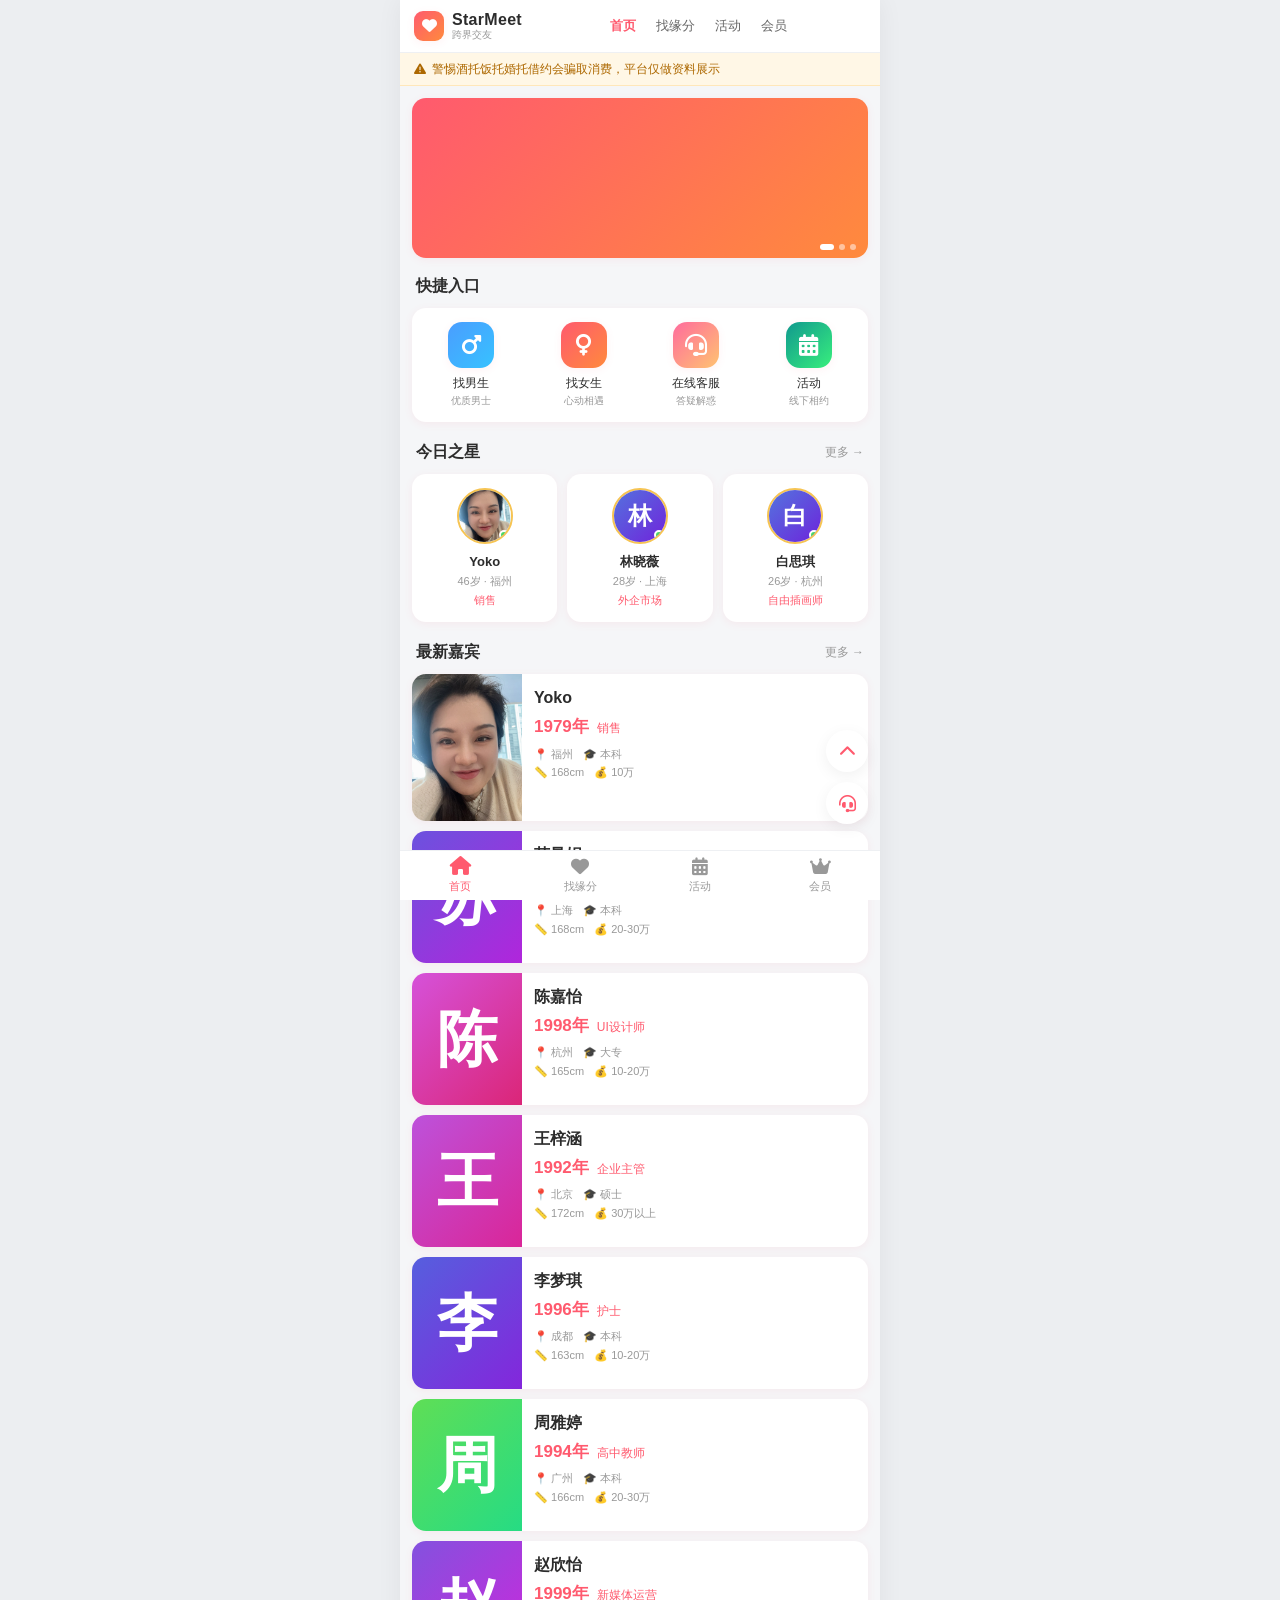
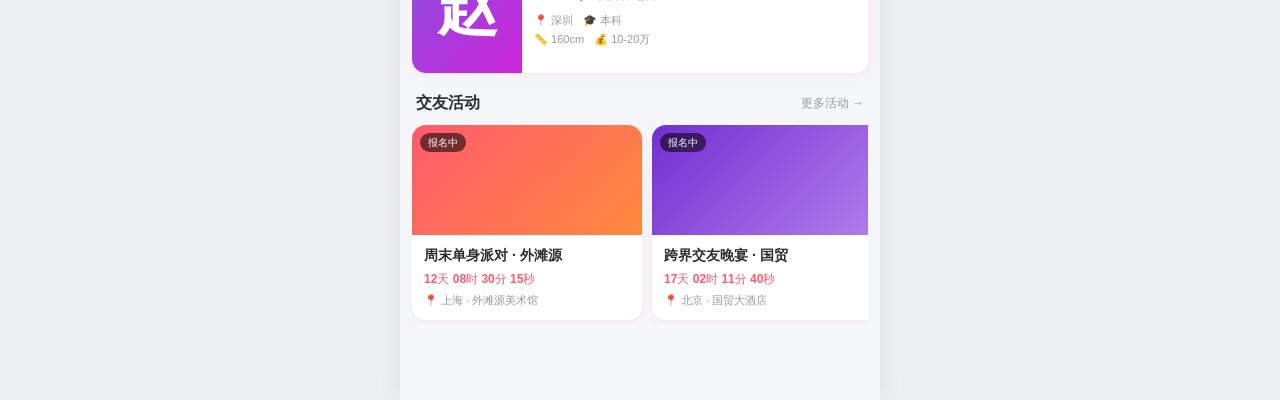
==== index.html @ 7f01c370 "feat: 今日之星/最新嘉宾/找缘分列表头像抓取详情页真人照片(object-fit裁剪); 今日之星删顾辰保留3位" ====
<!DOCTYPE html>
<html lang="zh-CN">
<head>
  <meta charset="UTF-8">
  <meta name="viewport" content="width=device-width, initial-scale=1.0, maximum-scale=1.0, user-scalable=no, viewport-fit=cover">
  <meta name="theme-color" content="#ff6b9d">
  <title>StarMeet-跨界交友 圈层升级</title>
  <link rel="stylesheet" href="https://cdnjs.cloudflare.com/ajax/libs/font-awesome/6.4.0/css/all.min.css">
  <link rel="stylesheet" href="assets/css/style.css">
</head>
<body>
  <div id="app">
    <!-- 顶部导航 -->
    <header class="topbar">
      <div class="logo">
        <i class="fas fa-heart"></i>
        <span class="logo-text">
          <span class="site-name">StarMeet</span>
          <span class="site-slogan">跨界交友</span>
        </span>
      </div>
      <nav class="tabs">
        <a class="tab active" href="index.html">首页</a>
        <a class="tab" href="match.html">找缘分</a>
        <a class="tab" href="activity.html">活动</a>
        <a class="tab" href="javascript:void(0)" onclick="App.openService()">会员</a>
      </nav>
    </header>

    <!-- 安全提示 -->
    <div class="safety-tip"><i class="fas fa-exclamation-triangle"></i> 警惕酒托饭托婚托借约会骗取消费，平台仅做资料展示</div>

    <!-- 主体内容 -->
    <main class="content">
      <div class="page active">
        <!-- 轮播 banner（图片占位） -->
        <div class="banner-carousel" id="bannerCarousel">
          <div class="banner-track" id="bannerTrack"></div>
          <div class="banner-dots" id="bannerDots"></div>
        </div>

        <!-- 快捷入口 -->
        <div class="section-title" style="margin-top:16px;">快捷入口</div>
        <div class="quick-grid">
          <a class="item" href="match.html?g=男">
            <div class="icon" style="background:linear-gradient(135deg,#4a9dff,#37c2ff);"><i class="fas fa-mars"></i></div>
            <div class="label">找男生</div><div class="sub">优质男士</div>
          </a>
          <a class="item" href="match.html?g=女">
            <div class="icon" style="background:linear-gradient(135deg,#ff5a6e,#ff8a3d);"><i class="fas fa-venus"></i></div>
            <div class="label">找女生</div><div class="sub">心动相遇</div>
          </a>
          <a class="item" href="javascript:void(0)" onclick="App.openService()">
            <div class="icon" style="background:linear-gradient(135deg,#ff6b9d,#ffc371);"><i class="fas fa-headset"></i></div>
            <div class="label">在线客服</div><div class="sub">答疑解惑</div>
          </a>
          <a class="item" href="activity.html">
            <div class="icon" style="background:linear-gradient(135deg,#11998e,#38ef7d);"><i class="fas fa-calendar-alt"></i></div>
            <div class="label">活动</div><div class="sub">线下相约</div>
          </a>
        </div>

        <!-- 今日之星 -->
        <div class="section-title">今日之星 <a class="more" href="match.html">更多 →</a></div>
        <div class="star-row">
          <div class="star-card" onclick="goMember('Yoko')">
            <div class="star-avatar">
              <img src="assets/images/member-00008.jpg" onerror="avatarFallback(this,'Y')">
              <span class="online-dot"></span>
            </div>
            <div class="star-name">Yoko</div>
            <div class="star-meta">46岁 · 福州</div>
            <div class="star-job">销售</div>
          </div>
          <div class="star-card" onclick="goMember('林晓薇')">
            <div class="star-avatar">
              <img src="https://i.pravatar.cc/200?img=47" onerror="avatarFallback(this,'林')">
              <span class="online-dot"></span>
            </div>
            <div class="star-name">林晓薇</div>
            <div class="star-meta">28岁 · 上海</div>
            <div class="star-job">外企市场</div>
          </div>
          <div class="star-card" onclick="goMember('白思琪')">
            <div class="star-avatar">
              <img src="https://i.pravatar.cc/200?img=32" onerror="avatarFallback(this,'白')">
              <span class="online-dot"></span>
            </div>
            <div class="star-name">白思琪</div>
            <div class="star-meta">26岁 · 杭州</div>
            <div class="star-job">自由插画师</div>
          </div>
        </div>

        <!-- 最新嘉宾 -->
        <div class="section-title section-title-row">
          <span>最新嘉宾</span>
          <a class="more" href="match.html">更多 →</a>
        </div>
        <div class="member-list">
          <!-- 卡片 0: Yoko -->
          <div class="member-card" onclick="goMember('Yoko')">
            <div class="member-card-photo">
              <img src="assets/images/member-00008.jpg" onerror="avatarFallback(this,'Y')">
            </div>
            <div class="member-card-info">
              <div class="row1"><div class="meta-name">Yoko</div></div>
              <div class="row-birthjob"><span class="birth-year">1979年</span><span class="job">销售</span></div>
              <div class="row2"><span>📍 福州</span><span>🎓 本科</span></div>
              <div class="row2"><span>📏 168cm</span><span>💰 10万</span></div>
              <div class="row3"><span></span></div>
            </div>
          </div>
          <!-- 卡片 1 -->
          <div class="member-card" onclick="goMember('苏曼妮')">
            <div class="member-card-photo">
              <img src="https://i.pravatar.cc/300?img=45" onerror="avatarFallback(this,'苏')">
            </div>
            <div class="member-card-info">
              <div class="row1"><div class="meta-name">苏曼妮</div></div>
              <div class="row-birthjob"><span class="birth-year">1995年</span><span class="job">留学顾问</span></div>
              <div class="row2"><span>📍 上海</span><span>🎓 本科</span></div>
              <div class="row2"><span>📏 168cm</span><span>💰 20-30万</span></div>
              <div class="row3"><span></span></div>
            </div>
          </div>
          <!-- 卡片 2 -->
          <div class="member-card" onclick="goMember('陈嘉怡')">
            <div class="member-card-photo">
              <img src="https://i.pravatar.cc/300?img=44" onerror="avatarFallback(this,'陈')">
            </div>
            <div class="member-card-info">
              <div class="row1"><div class="meta-name">陈嘉怡</div></div>
              <div class="row-birthjob"><span class="birth-year">1998年</span><span class="job">UI设计师</span></div>
              <div class="row2"><span>📍 杭州</span><span>🎓 大专</span></div>
              <div class="row2"><span>📏 165cm</span><span>💰 10-20万</span></div>
              <div class="row3"><span></span></div>
            </div>
          </div>
          <!-- 卡片 3 -->
          <div class="member-card" onclick="goMember('王梓涵')">
            <div class="member-card-photo">
              <img src="https://i.pravatar.cc/300?img=15" onerror="avatarFallback(this,'王')">
            </div>
            <div class="member-card-info">
              <div class="row1"><div class="meta-name">王梓涵</div></div>
              <div class="row-birthjob"><span class="birth-year">1992年</span><span class="job">企业主管</span></div>
              <div class="row2"><span>📍 北京</span><span>🎓 硕士</span></div>
              <div class="row2"><span>📏 172cm</span><span>💰 30万以上</span></div>
              <div class="row3"><span></span></div>
            </div>
          </div>
          <!-- 卡片 4 -->
          <div class="member-card" onclick="goMember('李梦琪')">
            <div class="member-card-photo">
              <img src="https://i.pravatar.cc/300?img=20" onerror="avatarFallback(this,'李')">
            </div>
            <div class="member-card-info">
              <div class="row1"><div class="meta-name">李梦琪</div></div>
              <div class="row-birthjob"><span class="birth-year">1996年</span><span class="job">护士</span></div>
              <div class="row2"><span>📍 成都</span><span>🎓 本科</span></div>
              <div class="row2"><span>📏 163cm</span><span>💰 10-20万</span></div>
              <div class="row3"><span></span></div>
            </div>
          </div>
          <!-- 卡片 5 -->
          <div class="member-card" onclick="goMember('周雅婷')">
            <div class="member-card-photo">
              <img src="https://i.pravatar.cc/300?img=41" onerror="avatarFallback(this,'周')">
            </div>
            <div class="member-card-info">
              <div class="row1"><div class="meta-name">周雅婷</div></div>
              <div class="row-birthjob"><span class="birth-year">1994年</span><span class="job">高中教师</span></div>
              <div class="row2"><span>📍 广州</span><span>🎓 本科</span></div>
              <div class="row2"><span>📏 166cm</span><span>💰 20-30万</span></div>
              <div class="row3"><span></span></div>
            </div>
          </div>
          <!-- 卡片 6 -->
          <div class="member-card" onclick="goMember('赵欣怡')">
            <div class="member-card-photo">
              <img src="https://i.pravatar.cc/300?img=49" onerror="avatarFallback(this,'赵')">
            </div>
            <div class="member-card-info">
              <div class="row1"><div class="meta-name">赵欣怡</div></div>
              <div class="row-birthjob"><span class="birth-year">1999年</span><span class="job">新媒体运营</span></div>
              <div class="row2"><span>📍 深圳</span><span>🎓 本科</span></div>
              <div class="row2"><span>📏 160cm</span><span>💰 10-20万</span></div>
              <div class="row3"><span></span></div>
            </div>
          </div>
        </div>

        <!-- 交友活动 -->
        <div class="section-title section-title-row">
          <div>交友活动</div>
          <a class="more" href="activity.html">更多活动 →</a>
        </div>
        <div class="activity-list activity-row">
          <div class="activity-card" onclick="location.href='activity.html'">
            <div class="activity-cover" style="background:linear-gradient(135deg,#ff5a6e,#ff8a3d);">
              <span class="status-badge">报名中</span>
            </div>
            <div class="activity-info">
              <div class="activity-title">周末单身派对 · 外滩源</div>
              <div class="activity-countdown" data-end="1748000000000"><b>12</b>天 <b>08</b>时 <b>30</b>分 <b>15</b>秒</div>
              <div class="activity-place">📍 上海 · 外滩源美术馆</div>
            </div>
          </div>
          <div class="activity-card" onclick="location.href='activity.html'">
            <div class="activity-cover" style="background:linear-gradient(135deg,#722ed1,#b37feb);">
              <span class="status-badge">报名中</span>
            </div>
            <div class="activity-info">
              <div class="activity-title">跨界交友晚宴 · 国贸</div>
              <div class="activity-countdown" data-end="1748500000000"><b>17</b>天 <b>02</b>时 <b>11</b>分 <b>40</b>秒</div>
              <div class="activity-place">📍 北京 · 国贸大酒店</div>
            </div>
          </div>
          <div class="activity-card" onclick="location.href='activity.html'">
            <div class="activity-cover" style="background:linear-gradient(135deg,#11998e,#38ef7d);">
              <span class="status-badge">报名中</span>
            </div>
            <div class="activity-info">
              <div class="activity-title">户外徒步相亲 · 西湖</div>
              <div class="activity-countdown" data-end="1749000000000"><b>22</b>天 <b>14</b>时 <b>05</b>分 <b>02</b>秒</div>
              <div class="activity-place">📍 杭州 · 西湖风景区</div>
            </div>
          </div>
        </div>

      </div>
    </main>

    <!-- 底部悬浮工具栏 -->
    <nav class="bottombar">
      <a class="btm-btn active" href="index.html"><i class="fas fa-home"></i><span>首页</span></a>
      <a class="btm-btn" href="match.html"><i class="fas fa-heart"></i><span>找缘分</span></a>
      <a class="btm-btn" href="activity.html"><i class="fas fa-calendar-alt"></i><span>活动</span></a>
      <a class="btm-btn" href="javascript:void(0)" onclick="App.openService()"><i class="fas fa-crown"></i><span>会员</span></a>
    </nav>

    <!-- 右下角悬浮按钮 -->
    <div class="fab-container">
      <a class="fab-btn" onclick="window.scrollTo({top:0,behavior:'smooth'})" title="回到顶部"><i class="fas fa-chevron-up"></i></a>
      <a class="fab-btn" onclick="App.openService()" title="客服"><i class="fas fa-headset"></i></a>
    </div>

    <!-- 客服弹窗 -->
    <div class="modal-mask" id="serviceModal" onclick="if(event.target===this)App.closeService()">
      <div class="service-card">
        <button class="modal-close" onclick="App.closeService()"><i class="fas fa-times"></i></button>
        <div class="service-head"><i class="fas fa-headset"></i><span id="serviceNameVal">StarMeet 客服小助手</span></div>
        <div class="service-qr"><img id="serviceQrImg" src="" alt="客服微信二维码"></div>
        <div class="service-tip">长按二维码识别，或添加下方微信号</div>
        <div class="service-wechat" onclick="App.copyWechat()" title="点击复制">
          <span class="wx-label">微信号</span>
          <span class="wx-id" id="serviceWechatVal">starmeet_vip</span>
          <i class="fas fa-copy"></i>
        </div>
        <div class="service-copy-hint">点击上方微信号即可复制</div>
      </div>
    </div>

    <div id="toast" class="toast"></div>
  </div>

  <script src="assets/js/main.js"></script>
</body>
</html>
---- assets/css/style.css ----
/* ===========================================================
   StarMeet 静态模仿站 — 共享样式
   设计系统取自 http://111.231.8.205 (StarMeet-跨界交友)
   =========================================================== */

:root {
  --primary: #ff5a6e;
  --primary-light: #ffeaec;
  --primary-dark: #e54e52;
  --gold: #f6c453;
  --green: #4cd964;
  --bg: #f5f6f8;
  --card-bg: #ffffff;
  --text: #2c2c2c;
  --text-2: #666;
  --text-3: #999;
  --border: #eef0f3;
  --shadow-sm: 0 2px 8px rgba(255, 90, 110, 0.08);
  --shadow-md: 0 4px 16px rgba(0, 0, 0, 0.06);
  --shadow-lg: 0 8px 24px rgba(255, 90, 110, 0.12);
  --gradient-primary: linear-gradient(135deg, #ff5a6e 0%, #ff8a3d 100%);
  --gradient-cool: linear-gradient(135deg, #722ed1 0%, #b37feb 100%);
  --safe-bottom: env(safe-area-inset-bottom);
  --app-max: 480px;
}

* { box-sizing: border-box; -webkit-tap-highlight-color: transparent; }

html, body { margin: 0; padding: 0; }

body {
  font-family: -apple-system, BlinkMacSystemFont, "PingFang SC", "Helvetica Neue", "Microsoft YaHei", sans-serif;
  background: #eceef1;
  color: var(--text);
  font-size: 14px;
  -webkit-font-smoothing: antialiased;
  line-height: 1.5;
}

a { text-decoration: none; color: inherit; }
img { display: block; max-width: 100%; }
button { font-family: inherit; cursor: pointer; }

/* 居中手机列（H5 风格） */
#app {
  max-width: var(--app-max);
  margin: 0 auto;
  background: var(--bg);
  min-height: 100vh;
  position: relative;
  box-shadow: 0 0 24px rgba(0, 0, 0, 0.06);
  overflow: hidden;
}

/* ===================== 顶部导航 ===================== */
.topbar {
  position: sticky;
  top: 0;
  z-index: 100;
  display: flex;
  align-items: center;
  gap: 10px;
  padding: 10px 14px;
  background: #fff;
  border-bottom: 1px solid var(--border);
}
.topbar .logo { display: flex; align-items: center; gap: 8px; flex-shrink: 0; }
.topbar .logo .fa-heart {
  color: #fff;
  background: var(--gradient-primary);
  width: 30px; height: 30px;
  border-radius: 9px;
  display: flex; align-items: center; justify-content: center;
  font-size: 15px;
  box-shadow: var(--shadow-sm);
}
.logo-text { display: flex; flex-direction: column; line-height: 1.1; }
.logo-text .site-name { font-weight: 700; font-size: 16px; color: var(--text); letter-spacing: .3px; }
.logo-text .site-slogan { font-size: 10px; color: var(--text-3); }

.topbar .tabs { display: flex; gap: 4px; flex: 1; justify-content: center; overflow-x: auto; }
.topbar .tabs::-webkit-scrollbar { display: none; }
.topbar .tab {
  position: relative;
  padding: 6px 8px;
  font-size: 13px;
  color: var(--text-2);
  white-space: nowrap;
  transition: color .2s;
}
.topbar .tab.active { color: var(--primary); font-weight: 600; }
.topbar .tab.active::after {
  content: "";
  position: absolute;
  left: 50%; transform: translateX(-50%);
  bottom: -2px;
  width: 20px; height: 2px;
  background: var(--primary);
  border-radius: 2px;
}
.topbar-right { flex-shrink: 0; }
.link-btn {
  color: var(--primary);
  font-size: 13px;
  padding: 4px 10px;
  border-radius: 14px;
  background: var(--primary-light);
}

/* ===================== 安全提示 ===================== */
.safety-tip {
  background: #fff7e6;
  color: #ad6800;
  font-size: 12px;
  padding: 7px 14px;
  display: flex;
  align-items: center;
  gap: 6px;
  border-bottom: 1px solid #ffe7ba;
}

/* ===================== 内容区 ===================== */
.content {
  padding: 12px 12px calc(64px + var(--safe-bottom) + 12px);
  min-height: 60vh;
}
.page { animation: fadeIn .25s ease; }
@keyframes fadeIn { from { opacity: 0; transform: translateY(6px); } to { opacity: 1; transform: none; } }

.section-title {
  font-size: 16px;
  font-weight: 700;
  color: var(--text);
  margin: 18px 4px 10px;
  display: flex;
  align-items: center;
  justify-content: space-between;
}
.section-title .more { color: var(--text-3); font-size: 12px; font-weight: normal; }
.section-title-row { display: flex; align-items: center; gap: 8px; }

/* ===================== 轮播 banner ===================== */
.banner-carousel {
  position: relative;
  border-radius: 14px;
  overflow: hidden;
  box-shadow: var(--shadow-sm);
}
.banner-track { display: flex; transition: transform .4s ease; }
.banner-slide {
  position: relative;
  flex: 0 0 100%;
  height: 160px;
  display: flex;
  align-items: flex-end;
  color: #fff;
}
.banner-mask {
  position: absolute; inset: 0;
  background: linear-gradient(180deg, rgba(0,0,0,.05) 0%, rgba(0,0,0,.45) 100%);
}
.banner-content { position: relative; padding: 16px 18px; z-index: 1; }
.banner-content h2 { margin: 0 0 4px; font-size: 20px; font-weight: 700; text-shadow: 0 1px 3px rgba(0,0,0,.25); }
.banner-content p { margin: 0; font-size: 13px; opacity: .95; text-shadow: 0 1px 3px rgba(0,0,0,.25); }
.banner-cta {
  margin-top: 10px;
  display: inline-block;
  background: #fff;
  color: var(--primary);
  padding: 5px 14px;
  border-radius: 16px;
  font-size: 12px;
  font-weight: 600;
}
.banner-dots {
  position: absolute;
  bottom: 8px; right: 12px;
  display: flex; gap: 5px; z-index: 2;
}
.banner-dots .dot {
  width: 6px; height: 6px; border-radius: 50%;
  background: rgba(255,255,255,.5);
  transition: all .3s;
}
.banner-dots .dot.active { background: #fff; width: 14px; border-radius: 3px; }

/* ===================== 快捷入口 ===================== */
.quick-grid {
  display: grid;
  grid-template-columns: repeat(4, 1fr);
  gap: 10px;
  background: #fff;
  border-radius: 14px;
  padding: 14px 8px;
  box-shadow: var(--shadow-sm);
}
.quick-grid .item { text-align: center; cursor: pointer; }
.quick-grid .icon {
  width: 46px; height: 46px;
  margin: 0 auto 6px;
  border-radius: 14px;
  display: flex; align-items: center; justify-content: center;
  font-size: 22px;
  color: #fff;
  background: var(--gradient-primary);
  box-shadow: var(--shadow-sm);
}
.quick-grid .label { font-size: 12px; color: var(--text); font-weight: 500; }
.quick-grid .sub { font-size: 10px; color: var(--text-3); margin-top: 1px; }

/* ===================== 今日之星 ===================== */
.star-row { display: grid; grid-template-columns: repeat(3, 1fr); gap: 10px; }
.star-card {
  background: #fff;
  border-radius: 14px;
  padding: 14px 8px;
  text-align: center;
  box-shadow: var(--shadow-sm);
  cursor: pointer;
  transition: transform .15s;
}
.star-card:active { transform: scale(.97); }
.star-avatar {
  position: relative;
  width: 56px; height: 56px;
  margin: 0 auto 8px;
  border-radius: 50%;
  overflow: hidden;
  border: 2px solid var(--gold);
}
.star-avatar img { width: 100%; height: 100%; object-fit: cover; }
.star-avatar .online-dot {
  position: absolute; right: 2px; bottom: 2px;
  width: 10px; height: 10px; border-radius: 50%;
  background: var(--green); border: 2px solid #fff;
}
.star-name { font-size: 13px; font-weight: 600; color: var(--text); }
.star-meta { font-size: 11px; color: var(--text-3); margin-top: 2px; }
.star-job { font-size: 11px; color: var(--primary); margin-top: 2px; }

/* ===================== 最新嘉宾（左文右图卡片） ===================== */
.member-list { display: flex; flex-direction: column; gap: 10px; }
.member-card {
  display: flex;
  background: #fff;
  border-radius: 14px;
  overflow: hidden;
  box-shadow: var(--shadow-sm);
  cursor: pointer;
  transition: transform .15s;
}
.member-card:active { transform: scale(.99); }
.member-card-photo {
  position: relative;
  width: 110px;
  flex-shrink: 0;
}
.member-card-photo img { width: 100%; height: 100%; min-height: 132px; object-fit: cover; }
.member-card-info { flex: 1; padding: 12px 12px 10px; display: flex; flex-direction: column; }
.member-card-info .row1 .meta-name { font-size: 16px; font-weight: 700; }
.row-birthjob { display: flex; align-items: baseline; gap: 8px; margin: 4px 0; }
.birth-year { font-size: 17px; font-weight: 700; color: var(--primary); }
.job { font-weight: 500; color: var(--primary); font-size: 12px; }
.row2 { display: flex; flex-wrap: wrap; gap: 4px 10px; font-size: 11px; color: var(--text-3); margin-top: 2px; }
.row3 { margin-top: auto; display: flex; align-items: center; justify-content: space-between; padding-top: 8px; }
.apply-btn {
  background: var(--gradient-primary);
  color: #fff; border: none;
  padding: 6px 14px; border-radius: 16px;
  font-size: 12px; font-weight: 600;
}
.apply-btn.liked { background: #fff0f3; color: var(--primary); border: 1px solid var(--primary); }

/* ===================== 交友活动 / 资讯 横滑卡 ===================== */
.activity-list.activity-row {
  display: flex;
  gap: 10px;
  overflow-x: auto;
  padding-bottom: 4px;
  scroll-snap-type: x mandatory;
}
.activity-list.activity-row::-webkit-scrollbar { display: none; }
.activity-list.activity-row { cursor: grab; }
.activity-list.activity-row:active { cursor: grabbing; }
.activity-list.activity-row * { user-select: none; -webkit-user-select: none; }
.activity-card {
  flex: 0 0 230px;
  scroll-snap-align: start;
  background: #fff;
  border-radius: 14px;
  overflow: hidden;
  box-shadow: var(--shadow-sm);
  cursor: pointer;
}
.activity-cover {
  height: 110px;
  position: relative;
  display: flex; align-items: flex-end;
}
.status-badge {
  position: absolute; top: 8px; left: 8px;
  background: rgba(0,0,0,.55); color: #fff;
  font-size: 10px; padding: 2px 8px; border-radius: 10px;
}
.activity-info { padding: 10px 12px 12px; }
.activity-title { font-size: 14px; font-weight: 600; color: var(--text); }
.activity-countdown { font-size: 12px; color: var(--primary); margin-top: 4px; }
.activity-countdown b { font-weight: 700; }
.activity-place { font-size: 11px; color: var(--text-3); margin-top: 4px; }

.article-card {
  flex: 0 0 200px;
  scroll-snap-align: start;
  background: #fff;
  border-radius: 14px;
  overflow: hidden;
  box-shadow: var(--shadow-sm);
  cursor: pointer;
}
.article-thumb { height: 96px; }
.article-info { padding: 8px 10px 10px; }
.article-title { font-size: 13px; font-weight: 600; color: var(--text); line-height: 1.4;
  display: -webkit-box; -webkit-line-clamp: 2; -webkit-box-orient: vertical; overflow: hidden; }
.article-meta { display: flex; gap: 10px; font-size: 11px; color: var(--text-3); margin-top: 6px; }

/* ===================== 找缘分：用户网格 ===================== */
.filter-bar {
  display: flex;
  gap: 8px;
  overflow-x: auto;
  padding: 4px 0 8px;
}
.filter-bar::-webkit-scrollbar { display: none; }
.chip {
  flex-shrink: 0;
  padding: 6px 14px;
  background: #fff;
  border-radius: 18px;
  font-size: 13px;
  color: var(--text-2);
  border: 1px solid var(--border);
  cursor: pointer;
  transition: all .2s;
}
.chip.active { background: var(--primary); color: #fff; border-color: var(--primary); }

.user-grid {
  display: grid;
  grid-template-columns: repeat(2, 1fr);
  gap: 10px;
  margin-top: 6px;
}
.grid-card {
  position: relative;
  background: #fff;
  border-radius: 14px;
  overflow: hidden;
  box-shadow: var(--shadow-sm);
  cursor: pointer;
  transition: transform .15s;
}
.grid-card:active { transform: scale(.98); }
.grid-card > img {
  width: 100%; height: 200px; object-fit: cover;
}
.grid-card .info { padding: 8px 10px 10px; }
.grid-card .name { font-size: 14px; font-weight: 600; color: var(--text); }
.grid-card .meta { font-size: 11px; color: var(--text-3); margin-top: 2px;
  white-space: nowrap; overflow: hidden; text-overflow: ellipsis; }
.grid-card .like {
  margin-top: 8px;
  width: 100%;
  background: var(--primary-light);
  color: var(--primary);
  border: 1px solid var(--primary);
  border-radius: 16px;
  padding: 6px 0;
  font-size: 12px; font-weight: 600;
  display: flex; align-items: center; justify-content: center; gap: 5px;
}
.grid-card .like.liked { background: var(--primary); color: #fff; }

/* ===================== 活动页：列表卡片 ===================== */
.act-card {
  background: #fff;
  border-radius: 14px;
  overflow: hidden;
  margin-bottom: 12px;
  cursor: pointer;
  box-shadow: var(--shadow-sm);
  transition: transform .15s;
}
.act-card:active { transform: scale(.99); }
.act-card > img { width: 100%; height: 160px; object-fit: cover; }
.act-card .body { padding: 12px 14px 14px; }
.act-card h3 { margin: 0 0 6px; font-size: 16px; font-weight: 700; color: var(--text); }
.act-card .meta { color: var(--text-3); font-size: 12px; line-height: 1.7; }
.act-card .footer {
  display: flex; justify-content: space-between; align-items: center;
  margin-top: 10px; padding-top: 10px; border-top: 1px solid var(--border);
}
.act-card .price { font-size: 15px; font-weight: 700; color: var(--primary); }
.act-card .price.free { color: var(--green); }
.act-card .join-btn {
  background: var(--gradient-primary); color: #fff;
  font-size: 12px; padding: 5px 12px; border-radius: 14px;
}

/* ===================== 会员详情页 ===================== */
.profile-detail-page { background: var(--bg); }
.pdp-header {
  position: relative;
  background: var(--gradient-primary);
}
.pdp-header > img { width: 100%; height: auto; display: block; }
.pdp-back-btn {
  position: absolute; top: 12px; left: 12px;
  width: 34px; height: 34px; border-radius: 50%;
  background: rgba(0,0,0,.35); color: #fff; border: none;
  font-size: 16px; display: flex; align-items: center; justify-content: center;
}
.pdp-name-row { background: #fff; padding: 14px 16px 10px; }
.pdp-name-row h1 {
  margin: 0; font-size: 20px; font-weight: 700; color: var(--text);
  display: flex; align-items: center; gap: 6px;
}
.pdp-gender-icon .fa-mars { color: #4a9dff; }
.pdp-gender-icon .fa-venus { color: var(--primary); }
.pdp-uid { font-size: 12px; color: var(--text-3); margin-top: 4px; display: block; }
.pdp-location { font-size: 12px; color: var(--text-2); margin-top: 4px; display: flex; align-items: center; gap: 4px; }

.pdp-tags { display: flex; flex-wrap: wrap; gap: 6px; padding: 10px 16px; background: #fff; }
.pdp-tag {
  font-size: 12px; padding: 4px 10px; border-radius: 12px; font-weight: 500;
}
.pdp-tag-age { background: #fff0f3; color: var(--primary); }
.pdp-tag-height { background: #eef6ff; color: #4a9dff; }
.pdp-tag-zodiac { background: #fff7e6; color: #d48806; }
.pdp-tag-job { background: #f6f0ff; color: #722ed1; }
.pdp-tag-income { background: #e9f9ee; color: #2ba84a; }

.pdp-tabs {
  display: flex;
  background: #fff;
  margin-top: 8px;
  border-bottom: 1px solid var(--border);
}
.pdp-tab {
  flex: 1; text-align: center;
  padding: 12px 0; font-size: 14px; color: var(--text-2);
  position: relative; cursor: pointer;
}
.pdp-tab.active { color: var(--primary); font-weight: 600; }
.pdp-tab.active::after {
  content: ""; position: absolute; bottom: 0; left: 50%; transform: translateX(-50%);
  width: 28px; height: 3px; background: var(--primary); border-radius: 2px;
}
.pdp-tab-panel { display: none; padding: 14px 16px; }
.pdp-tab-panel.active { display: block; }

.pds-title { font-size: 14px; font-weight: 700; margin-bottom: 10px; color: var(--text); }
.pds-grid { display: grid; grid-template-columns: repeat(2, 1fr); gap: 10px; }
.pds-field {
  background: #fff; border-radius: 10px; padding: 10px 12px;
  display: flex; flex-direction: column; gap: 3px;
}
.pds-field.pds-full { grid-column: 1 / -1; }
.pds-field .label { font-size: 11px; color: var(--text-3); }
.pds-field .value { font-size: 13px; color: var(--text); }

.pdp-suggest { margin-top: 18px; }
.psug-header { margin-bottom: 10px; }
.psug-title { font-size: 14px; font-weight: 700; }
.psug-list { display: grid; grid-template-columns: repeat(5, 1fr); gap: 8px; }
.psug-item { text-align: center; cursor: pointer; }
.psug-avatar { width: 100%; aspect-ratio: 1; border-radius: 50%; overflow: hidden; box-shadow: var(--shadow-sm); }
.psug-avatar img { width: 100%; height: 100%; object-fit: cover; }
.psug-name { font-size: 11px; color: var(--text-2); margin-top: 4px;
  white-space: nowrap; overflow: hidden; text-overflow: ellipsis; }

.pdp-bottom-bar {
  position: fixed; left: 50%; transform: translateX(-50%);
  bottom: 0; width: 100%; max-width: var(--app-max);
  background: #fff;
  display: flex; align-items: center; gap: 10px;
  padding: 10px 14px;
  padding-bottom: calc(10px + var(--safe-bottom));
  box-shadow: 0 -2px 10px rgba(0,0,0,.06);
  z-index: 90;
}
.pdp-bottom-bar .pdb-action {
  background: none; border: none;
  display: flex; flex-direction: column; align-items: center;
  font-size: 11px; color: var(--text-2); gap: 2px; flex-shrink: 0;
}
.pdp-bottom-bar .pdb-like-btn.liked { color: var(--primary); }
.pdp-bottom-bar .pdb-contact-btn {
  flex: 1;
  background: var(--gradient-primary); color: #fff; border: none;
  border-radius: 24px; padding: 11px 0; font-size: 15px; font-weight: 600;
  display: flex; align-items: center; justify-content: center; gap: 6px;
}
.pdp-bottom-bar .pdb-contact-btn.disabled {
  background: #c9ced6; color: #fff; cursor: not-allowed;
}
.profile-detail-page .content { padding-bottom: calc(70px + var(--safe-bottom)); }

/* ===================== 活动详情 ===================== */
.act-detail-meta {
  background: #fff; padding: 12px 16px;
  display: flex; flex-direction: column; gap: 12px;
}
.act-meta-row { display: flex; align-items: center; gap: 12px; }
.act-meta-row > i {
  width: 34px; height: 34px; border-radius: 10px;
  background: var(--primary-light); color: var(--primary);
  display: flex; align-items: center; justify-content: center;
  font-size: 15px; flex-shrink: 0;
}
.act-meta-row .label { display: block; font-size: 11px; color: var(--text-3); }
.act-meta-row .val { display: block; font-size: 14px; color: var(--text); font-weight: 500; }

.act-intro {
  font-size: 13px; line-height: 1.7; color: var(--text-2);
  background: var(--primary-light); padding: 12px; border-radius: 10px;
}

.act-schedule { list-style: none; margin: 0; padding: 0; }
.act-schedule li {
  position: relative; padding: 0 0 16px 22px;
  font-size: 13px; color: var(--text-2); line-height: 1.5;
}
.act-schedule li::before {
  content: ""; position: absolute; left: 4px; top: 5px;
  width: 8px; height: 8px; border-radius: 50%; background: var(--primary);
}
.act-schedule li::after {
  content: ""; position: absolute; left: 7px; top: 13px; bottom: 0;
  width: 2px; background: var(--border);
}
.act-schedule li:last-child { padding-bottom: 0; }
.act-schedule li:last-child::after { display: none; }
.act-schedule .t { color: var(--primary); font-weight: 600; margin-right: 8px; }

.act-tips { margin: 0; padding-left: 18px; }
.act-tips li { font-size: 13px; color: var(--text-2); line-height: 1.8; }

.act-price-box { display: flex; flex-direction: column; line-height: 1.1; flex-shrink: 0; padding-left: 2px; }
.act-price-label { font-size: 10px; color: var(--text-3); }
.act-price-val { font-size: 18px; font-weight: 700; color: var(--primary); }

/* ===================== 底部悬浮导航 ===================== */
.bottombar {
  position: fixed; left: 50%; transform: translateX(-50%);
  bottom: 0; width: 100%; max-width: var(--app-max);
  background: #fff;
  display: flex;
  border-top: 1px solid var(--border);
  padding-bottom: var(--safe-bottom);
  z-index: 95;
}
.btm-btn {
  flex: 1; text-align: center; padding: 7px 0 6px;
  font-size: 11px; color: var(--text-3);
  display: flex; flex-direction: column; align-items: center; gap: 2px;
}
.btm-btn i { font-size: 18px; }
.btm-btn.active { color: var(--primary); }
.btm-btn.active i { transform: scale(1.05); }

/* ===================== 悬浮按钮 ===================== */
.fab-container {
  position: fixed; right: max(12px, calc(50% - var(--app-max)/2 + 12px));
  bottom: 76px;
  display: flex; flex-direction: column; gap: 10px;
  z-index: 96;
}
.fab-btn {
  width: 42px; height: 42px; border-radius: 50%;
  background: #fff; box-shadow: var(--shadow-md);
  display: flex; align-items: center; justify-content: center;
  color: var(--primary); font-size: 17px;
  transition: transform .15s;
}
.fab-btn:active { transform: scale(.9); }

/* ===================== 通用 ===================== */
.empty { text-align: center; color: var(--text-3); padding: 40px 0; font-size: 13px; }
.empty .icon { font-size: 36px; margin-bottom: 8px; }
.loading { text-align: center; color: var(--text-3); padding: 30px 0; font-size: 13px; }

.toast {
  position: fixed; left: 50%; top: 50%;
  transform: translate(-50%, -50%);
  background: rgba(0,0,0,.8); color: #fff;
  padding: 10px 18px; border-radius: 10px; font-size: 13px;
  z-index: 9999; opacity: 0; pointer-events: none;
  transition: opacity .25s; max-width: 70%; text-align: center;
}
.toast.show { opacity: 1; }

/* 头像占位（无图时渐变 + 首字） */
.avatar-fallback {
  display: flex; align-items: center; justify-content: center;
  color: #fff; font-weight: 600; background: var(--gradient-primary);
}

/* ===================== 首页轮播：上传工具 ===================== */
.banner-carousel { position: relative; }
.banner-tools {
  position: absolute; right: 10px; bottom: 10px; z-index: 5;
  display: flex; gap: 6px;
}
.banner-upload, .banner-reset {
  border: none; border-radius: 14px; padding: 5px 12px;
  font-size: 12px; color: #fff; cursor: pointer;
  background: rgba(0,0,0,.45);
  display: inline-flex; align-items: center; gap: 4px;
}
.banner-upload:active, .banner-reset:active { transform: scale(.95); }
.banner-reset { background: rgba(255,90,110,.75); }
.banner-img { width: 100%; height: 100%; object-fit: cover; display: block; }

/* ===================== 客服弹窗 ===================== */
.modal-mask {
  position: fixed; inset: 0; z-index: 10000;
  background: rgba(0,0,0,.5);
  display: none; align-items: center; justify-content: center;
  padding: 24px;
}
.modal-mask.show { display: flex; }
.service-card {
  position: relative; width: 100%; max-width: 320px;
  background: #fff; border-radius: 18px; padding: 28px 22px 22px;
  text-align: center; box-shadow: var(--shadow-lg);
  animation: pop .2s ease;
}
@keyframes pop { from { transform: scale(.9); opacity: 0; } to { transform: scale(1); opacity: 1; } }
.modal-close {
  position: absolute; top: 10px; right: 12px;
  border: none; background: transparent; color: var(--text-3);
  font-size: 18px; cursor: pointer;
}
.service-head {
  display: flex; align-items: center; justify-content: center; gap: 8px;
  font-size: 16px; font-weight: 600; color: var(--text);
  margin-bottom: 16px;
}
.service-head i { color: var(--primary); }
.service-qr {
  width: 200px; height: 200px; margin: 0 auto 12px;
  border: 1px solid var(--border); border-radius: 12px; padding: 8px;
  background: #fff;
}
.service-qr img { width: 100%; height: 100%; object-fit: contain; }
.service-tip { font-size: 12px; color: var(--text-3); margin-bottom: 14px; }
.service-wechat {
  display: inline-flex; align-items: center; gap: 8px;
  background: var(--primary-light); color: var(--primary-dark);
  border-radius: 12px; padding: 10px 16px; cursor: pointer;
  font-size: 15px; font-weight: 600; transition: transform .12s;
}
.service-wechat:active { transform: scale(.97); }
.service-wechat .wx-label { font-size: 12px; font-weight: 400; color: var(--text-2); }
.service-wechat .wx-id { letter-spacing: .5px; }
.service-wechat i { font-size: 13px; opacity: .8; }
.service-copy-hint { font-size: 11px; color: var(--text-3); margin-top: 8px; }
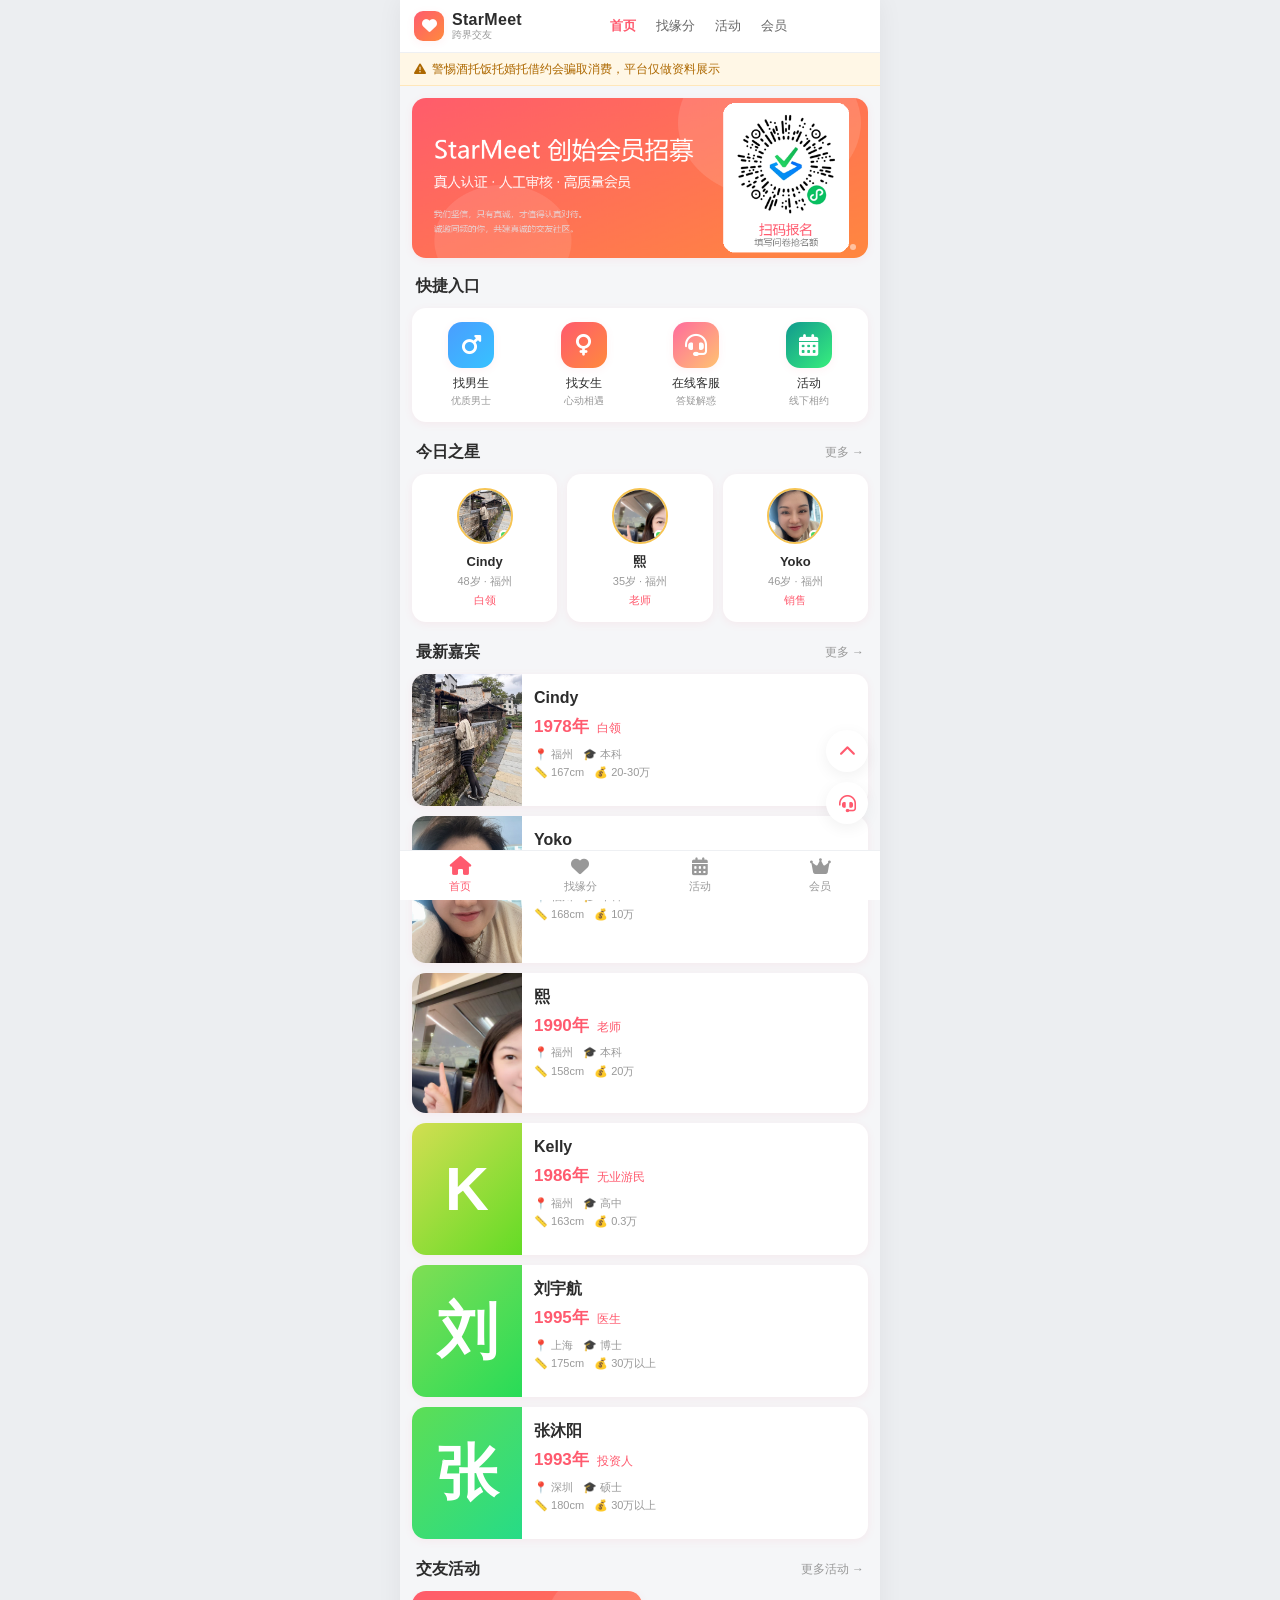
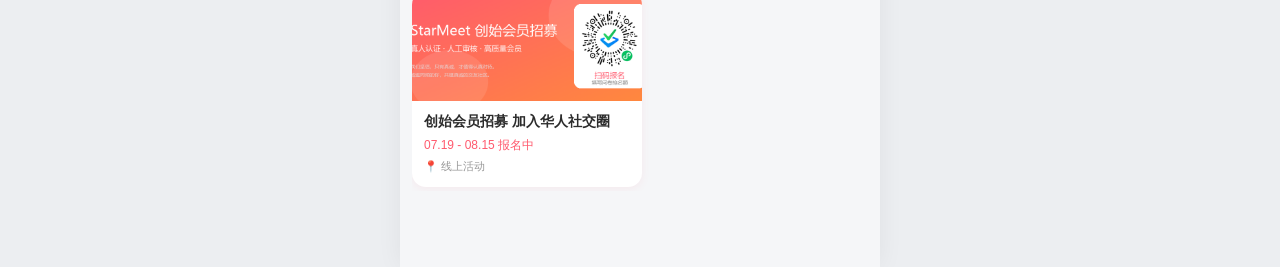
==== commit f22fdf05: "feat: 创始会员招募活动页 + 首页轮播/交友活动精简 + 真人头像参与者" ====
--- a/index.html
+++ b/index.html
@@ -63,6 +63,25 @@
         <!-- 今日之星 -->
         <div class="section-title">今日之星 <a class="more" href="match.html">更多 →</a></div>
         <div class="star-row">
+          <!-- 今日之星固定3位：Cindy / 熙 / Yoko -->
+          <div class="star-card" onclick="goMember('Cindy')">
+            <div class="star-avatar">
+              <img src="assets/images/member-00009.jpg" onerror="avatarFallback(this,'C')">
+              <span class="online-dot"></span>
+            </div>
+            <div class="star-name">Cindy</div>
+            <div class="star-meta">48岁 · 福州</div>
+            <div class="star-job">白领</div>
+          </div>
+          <div class="star-card" onclick="goMember('熙')">
+            <div class="star-avatar">
+              <img src="assets/images/member-00007.jpg" onerror="avatarFallback(this,'熙')">
+              <span class="online-dot"></span>
+            </div>
+            <div class="star-name">熙</div>
+            <div class="star-meta">35岁 · 福州</div>
+            <div class="star-job">老师</div>
+          </div>
           <div class="star-card" onclick="goMember('Yoko')">
             <div class="star-avatar">
               <img src="assets/images/member-00008.jpg" onerror="avatarFallback(this,'Y')">
@@ -72,24 +91,6 @@
             <div class="star-meta">46岁 · 福州</div>
             <div class="star-job">销售</div>
           </div>
-          <div class="star-card" onclick="goMember('林晓薇')">
-            <div class="star-avatar">
-              <img src="https://i.pravatar.cc/200?img=47" onerror="avatarFallback(this,'林')">
-              <span class="online-dot"></span>
-            </div>
-            <div class="star-name">林晓薇</div>
-            <div class="star-meta">28岁 · 上海</div>
-            <div class="star-job">外企市场</div>
-          </div>
-          <div class="star-card" onclick="goMember('白思琪')">
-            <div class="star-avatar">
-              <img src="https://i.pravatar.cc/200?img=32" onerror="avatarFallback(this,'白')">
-              <span class="online-dot"></span>
-            </div>
-            <div class="star-name">白思琪</div>
-            <div class="star-meta">26岁 · 杭州</div>
-            <div class="star-job">自由插画师</div>
-          </div>
         </div>
 
         <!-- 最新嘉宾 -->
@@ -98,7 +99,19 @@
           <a class="more" href="match.html">更多 →</a>
         </div>
         <div class="member-list">
-          <!-- 卡片 0: Yoko -->
+          <!-- 最新嘉宾固定6名：Cindy / Yoko / 熙 / Kelly / 刘宇航 / 张沐阳 -->
+          <div class="member-card" onclick="goMember('Cindy')">
+            <div class="member-card-photo">
+              <img src="assets/images/member-00009.jpg" onerror="avatarFallback(this,'C')">
+            </div>
+            <div class="member-card-info">
+              <div class="row1"><div class="meta-name">Cindy</div></div>
+              <div class="row-birthjob"><span class="birth-year">1978年</span><span class="job">白领</span></div>
+              <div class="row2"><span>📍 福州</span><span>🎓 本科</span></div>
+              <div class="row2"><span>📏 167cm</span><span>💰 20-30万</span></div>
+              <div class="row3"><span></span></div>
+            </div>
+          </div>
           <div class="member-card" onclick="goMember('Yoko')">
             <div class="member-card-photo">
               <img src="assets/images/member-00008.jpg" onerror="avatarFallback(this,'Y')">
@@ -111,81 +124,51 @@
               <div class="row3"><span></span></div>
             </div>
           </div>
-          <!-- 卡片 1 -->
-          <div class="member-card" onclick="goMember('苏曼妮')">
-            <div class="member-card-photo">
-              <img src="https://i.pravatar.cc/300?img=45" onerror="avatarFallback(this,'苏')">
-            </div>
-            <div class="member-card-info">
-              <div class="row1"><div class="meta-name">苏曼妮</div></div>
-              <div class="row-birthjob"><span class="birth-year">1995年</span><span class="job">留学顾问</span></div>
-              <div class="row2"><span>📍 上海</span><span>🎓 本科</span></div>
-              <div class="row2"><span>📏 168cm</span><span>💰 20-30万</span></div>
-              <div class="row3"><span></span></div>
-            </div>
-          </div>
-          <!-- 卡片 2 -->
-          <div class="member-card" onclick="goMember('陈嘉怡')">
-            <div class="member-card-photo">
-              <img src="https://i.pravatar.cc/300?img=44" onerror="avatarFallback(this,'陈')">
-            </div>
-            <div class="member-card-info">
-              <div class="row1"><div class="meta-name">陈嘉怡</div></div>
-              <div class="row-birthjob"><span class="birth-year">1998年</span><span class="job">UI设计师</span></div>
-              <div class="row2"><span>📍 杭州</span><span>🎓 大专</span></div>
-              <div class="row2"><span>📏 165cm</span><span>💰 10-20万</span></div>
-              <div class="row3"><span></span></div>
-            </div>
-          </div>
-          <!-- 卡片 3 -->
-          <div class="member-card" onclick="goMember('王梓涵')">
-            <div class="member-card-photo">
-              <img src="https://i.pravatar.cc/300?img=15" onerror="avatarFallback(this,'王')">
-            </div>
-            <div class="member-card-info">
-              <div class="row1"><div class="meta-name">王梓涵</div></div>
-              <div class="row-birthjob"><span class="birth-year">1992年</span><span class="job">企业主管</span></div>
-              <div class="row2"><span>📍 北京</span><span>🎓 硕士</span></div>
-              <div class="row2"><span>📏 172cm</span><span>💰 30万以上</span></div>
-              <div class="row3"><span></span></div>
-            </div>
-          </div>
-          <!-- 卡片 4 -->
-          <div class="member-card" onclick="goMember('李梦琪')">
-            <div class="member-card-photo">
-              <img src="https://i.pravatar.cc/300?img=20" onerror="avatarFallback(this,'李')">
-            </div>
-            <div class="member-card-info">
-              <div class="row1"><div class="meta-name">李梦琪</div></div>
-              <div class="row-birthjob"><span class="birth-year">1996年</span><span class="job">护士</span></div>
-              <div class="row2"><span>📍 成都</span><span>🎓 本科</span></div>
-              <div class="row2"><span>📏 163cm</span><span>💰 10-20万</span></div>
-              <div class="row3"><span></span></div>
-            </div>
-          </div>
-          <!-- 卡片 5 -->
-          <div class="member-card" onclick="goMember('周雅婷')">
-            <div class="member-card-photo">
-              <img src="https://i.pravatar.cc/300?img=41" onerror="avatarFallback(this,'周')">
-            </div>
-            <div class="member-card-info">
-              <div class="row1"><div class="meta-name">周雅婷</div></div>
-              <div class="row-birthjob"><span class="birth-year">1994年</span><span class="job">高中教师</span></div>
-              <div class="row2"><span>📍 广州</span><span>🎓 本科</span></div>
-              <div class="row2"><span>📏 166cm</span><span>💰 20-30万</span></div>
-              <div class="row3"><span></span></div>
-            </div>
-          </div>
-          <!-- 卡片 6 -->
-          <div class="member-card" onclick="goMember('赵欣怡')">
-            <div class="member-card-photo">
-              <img src="https://i.pravatar.cc/300?img=49" onerror="avatarFallback(this,'赵')">
-            </div>
-            <div class="member-card-info">
-              <div class="row1"><div class="meta-name">赵欣怡</div></div>
-              <div class="row-birthjob"><span class="birth-year">1999年</span><span class="job">新媒体运营</span></div>
-              <div class="row2"><span>📍 深圳</span><span>🎓 本科</span></div>
-              <div class="row2"><span>📏 160cm</span><span>💰 10-20万</span></div>
+          <div class="member-card" onclick="goMember('熙')">
+            <div class="member-card-photo">
+              <img src="assets/images/member-00007.jpg" onerror="avatarFallback(this,'熙')">
+            </div>
+            <div class="member-card-info">
+              <div class="row1"><div class="meta-name">熙</div></div>
+              <div class="row-birthjob"><span class="birth-year">1990年</span><span class="job">老师</span></div>
+              <div class="row2"><span>📍 福州</span><span>🎓 本科</span></div>
+              <div class="row2"><span>📏 158cm</span><span>💰 20万</span></div>
+              <div class="row3"><span></span></div>
+            </div>
+          </div>
+          <div class="member-card" onclick="goMember('Kelly')">
+            <div class="member-card-photo">
+              <img src="https://i.pravatar.cc/300?img=47" onerror="avatarFallback(this,'K')">
+            </div>
+            <div class="member-card-info">
+              <div class="row1"><div class="meta-name">Kelly</div></div>
+              <div class="row-birthjob"><span class="birth-year">1986年</span><span class="job">无业游民</span></div>
+              <div class="row2"><span>📍 福州</span><span>🎓 高中</span></div>
+              <div class="row2"><span>📏 163cm</span><span>💰 0.3万</span></div>
+              <div class="row3"><span></span></div>
+            </div>
+          </div>
+          <div class="member-card" onclick="goMember('刘宇航')">
+            <div class="member-card-photo">
+              <img src="https://i.pravatar.cc/300?img=14" onerror="avatarFallback(this,'刘')">
+            </div>
+            <div class="member-card-info">
+              <div class="row1"><div class="meta-name">刘宇航</div></div>
+              <div class="row-birthjob"><span class="birth-year">1995年</span><span class="job">医生</span></div>
+              <div class="row2"><span>📍 上海</span><span>🎓 博士</span></div>
+              <div class="row2"><span>📏 175cm</span><span>💰 30万以上</span></div>
+              <div class="row3"><span></span></div>
+            </div>
+          </div>
+          <div class="member-card" onclick="goMember('张沐阳')">
+            <div class="member-card-photo">
+              <img src="https://i.pravatar.cc/300?img=13" onerror="avatarFallback(this,'张')">
+            </div>
+            <div class="member-card-info">
+              <div class="row1"><div class="meta-name">张沐阳</div></div>
+              <div class="row-birthjob"><span class="birth-year">1993年</span><span class="job">投资人</span></div>
+              <div class="row2"><span>📍 深圳</span><span>🎓 硕士</span></div>
+              <div class="row2"><span>📏 180cm</span><span>💰 30万以上</span></div>
               <div class="row3"><span></span></div>
             </div>
           </div>
@@ -197,34 +180,12 @@
           <a class="more" href="activity.html">更多活动 →</a>
         </div>
         <div class="activity-list activity-row">
-          <div class="activity-card" onclick="location.href='activity.html'">
-            <div class="activity-cover" style="background:linear-gradient(135deg,#ff5a6e,#ff8a3d);">
-              <span class="status-badge">报名中</span>
-            </div>
+          <div class="activity-card" onclick="location.href='activity-detail.html?id=1'">
+            <img class="activity-cover-img" src="assets/images/banner-survey.png" alt="创始会员招募">
             <div class="activity-info">
-              <div class="activity-title">周末单身派对 · 外滩源</div>
-              <div class="activity-countdown" data-end="1748000000000"><b>12</b>天 <b>08</b>时 <b>30</b>分 <b>15</b>秒</div>
-              <div class="activity-place">📍 上海 · 外滩源美术馆</div>
-            </div>
-          </div>
-          <div class="activity-card" onclick="location.href='activity.html'">
-            <div class="activity-cover" style="background:linear-gradient(135deg,#722ed1,#b37feb);">
-              <span class="status-badge">报名中</span>
-            </div>
-            <div class="activity-info">
-              <div class="activity-title">跨界交友晚宴 · 国贸</div>
-              <div class="activity-countdown" data-end="1748500000000"><b>17</b>天 <b>02</b>时 <b>11</b>分 <b>40</b>秒</div>
-              <div class="activity-place">📍 北京 · 国贸大酒店</div>
-            </div>
-          </div>
-          <div class="activity-card" onclick="location.href='activity.html'">
-            <div class="activity-cover" style="background:linear-gradient(135deg,#11998e,#38ef7d);">
-              <span class="status-badge">报名中</span>
-            </div>
-            <div class="activity-info">
-              <div class="activity-title">户外徒步相亲 · 西湖</div>
-              <div class="activity-countdown" data-end="1749000000000"><b>22</b>天 <b>14</b>时 <b>05</b>分 <b>02</b>秒</div>
-              <div class="activity-place">📍 杭州 · 西湖风景区</div>
+              <div class="activity-title">创始会员招募 加入华人社交圈</div>
+              <div class="activity-countdown">07.19 - 08.15 报名中</div>
+              <div class="activity-place">📍 线上活动</div>
             </div>
           </div>
         </div>
--- a/assets/css/style.css
+++ b/assets/css/style.css
@@ -297,6 +297,10 @@
   position: relative;
   display: flex; align-items: flex-end;
 }
+.activity-cover-img {
+  width: 100%; height: 110px; object-fit: cover;
+  display: block; border-radius: 10px 10px 0 0;
+}
 .status-badge {
   position: absolute; top: 8px; left: 8px;
   background: rgba(0,0,0,.55); color: #fff;
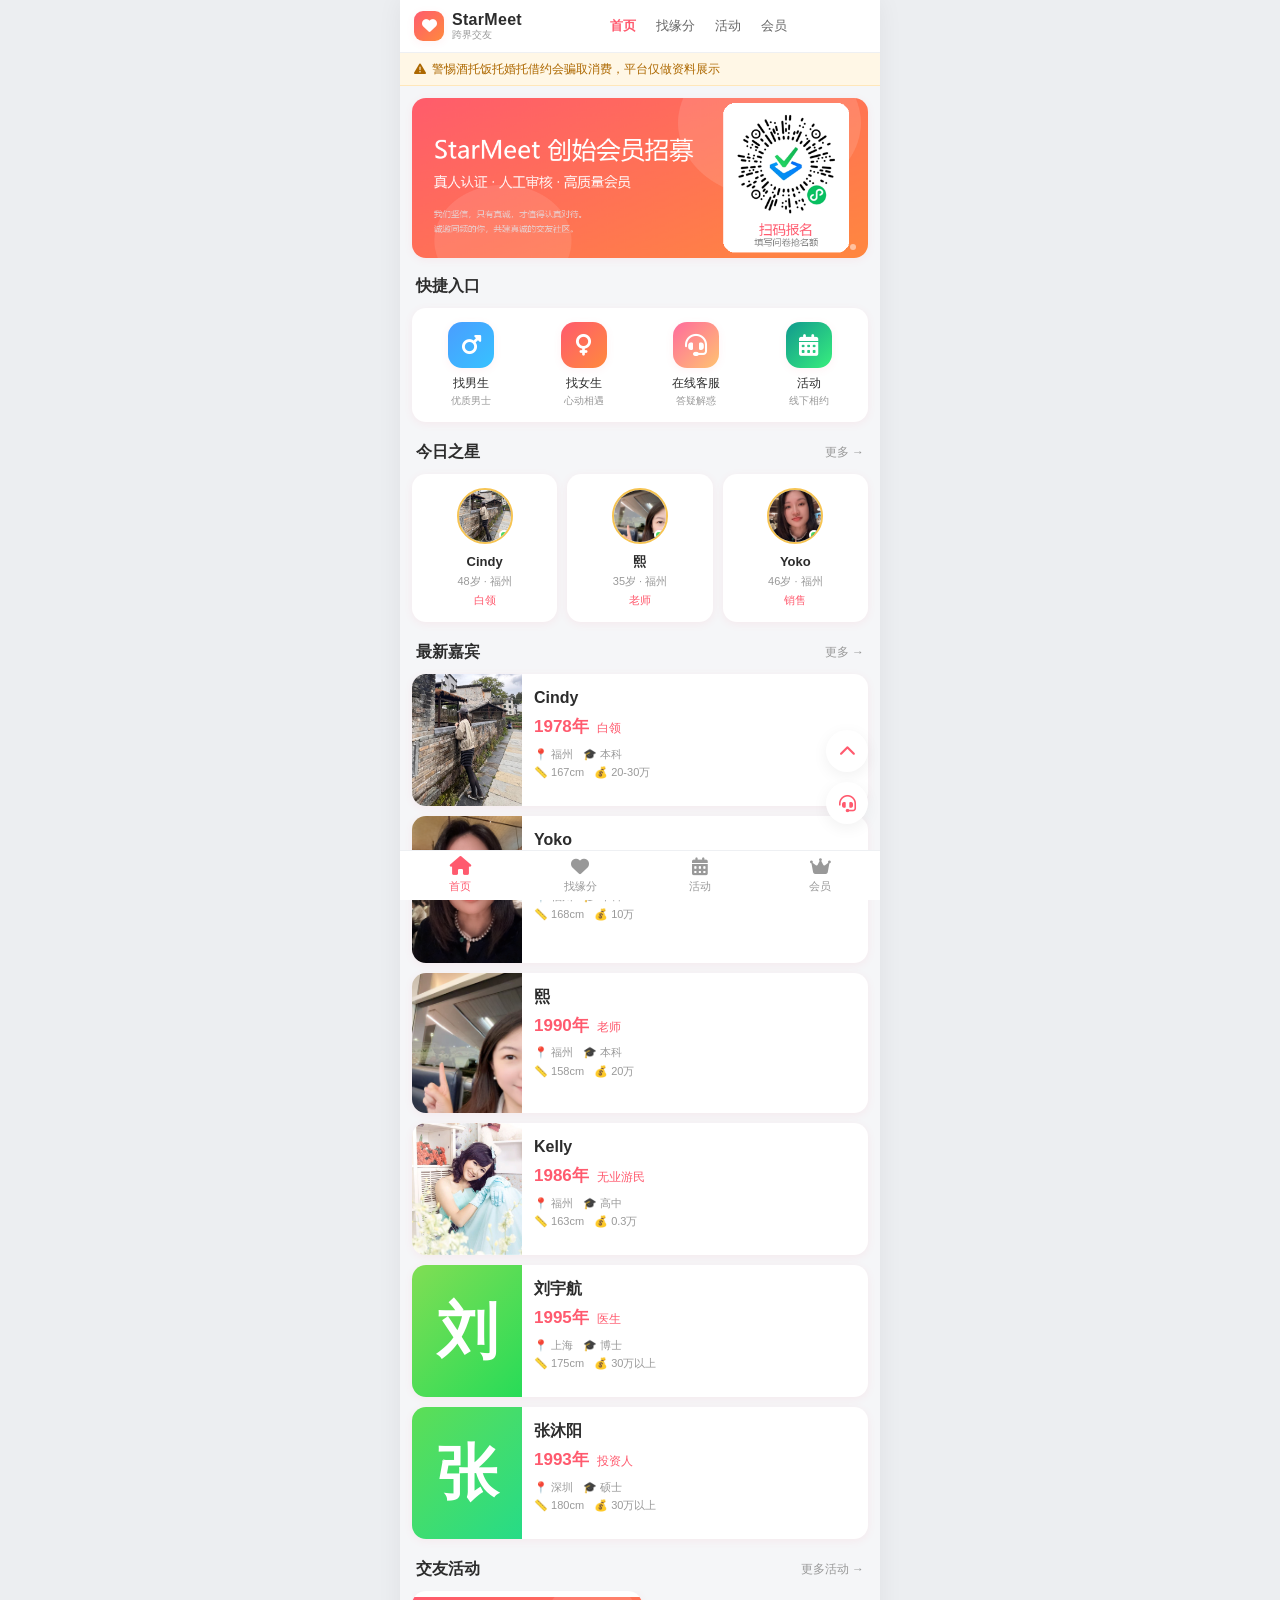
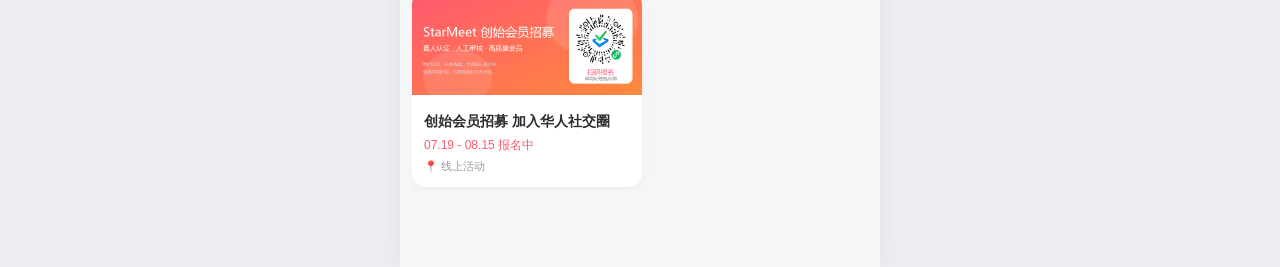
==== commit 371034ad: "fix: 首页交友活动卡片改为<a>标签，确保可点击跳转活动详情页(完整URL)" ====
--- a/index.html
+++ b/index.html
@@ -180,14 +180,14 @@
           <a class="more" href="activity.html">更多活动 →</a>
         </div>
         <div class="activity-list activity-row">
-          <div class="activity-card" onclick="location.href='activity-detail.html?id=1'">
+          <a class="activity-card" href="https://qingxukong54-maker.github.io/starmeetvip/activity-detail.html?id=1">
             <img class="activity-cover-img" src="assets/images/banner-survey.png" alt="创始会员招募">
             <div class="activity-info">
               <div class="activity-title">创始会员招募 加入华人社交圈</div>
               <div class="activity-countdown">07.19 - 08.15 报名中</div>
               <div class="activity-place">📍 线上活动</div>
             </div>
-          </div>
+          </a>
         </div>
 
       </div>
--- a/assets/css/style.css
+++ b/assets/css/style.css
@@ -291,6 +291,9 @@
   overflow: hidden;
   box-shadow: var(--shadow-sm);
   cursor: pointer;
+  display: block;
+  text-decoration: none;
+  color: inherit;
 }
 .activity-cover {
   height: 110px;
@@ -298,8 +301,8 @@
   display: flex; align-items: flex-end;
 }
 .activity-cover-img {
-  width: 100%; height: 110px; object-fit: cover;
-  display: block; border-radius: 10px 10px 0 0;
+  width: 100%; height: 110px; object-fit: contain;
+  display: block;
 }
 .status-badge {
   position: absolute; top: 8px; left: 8px;
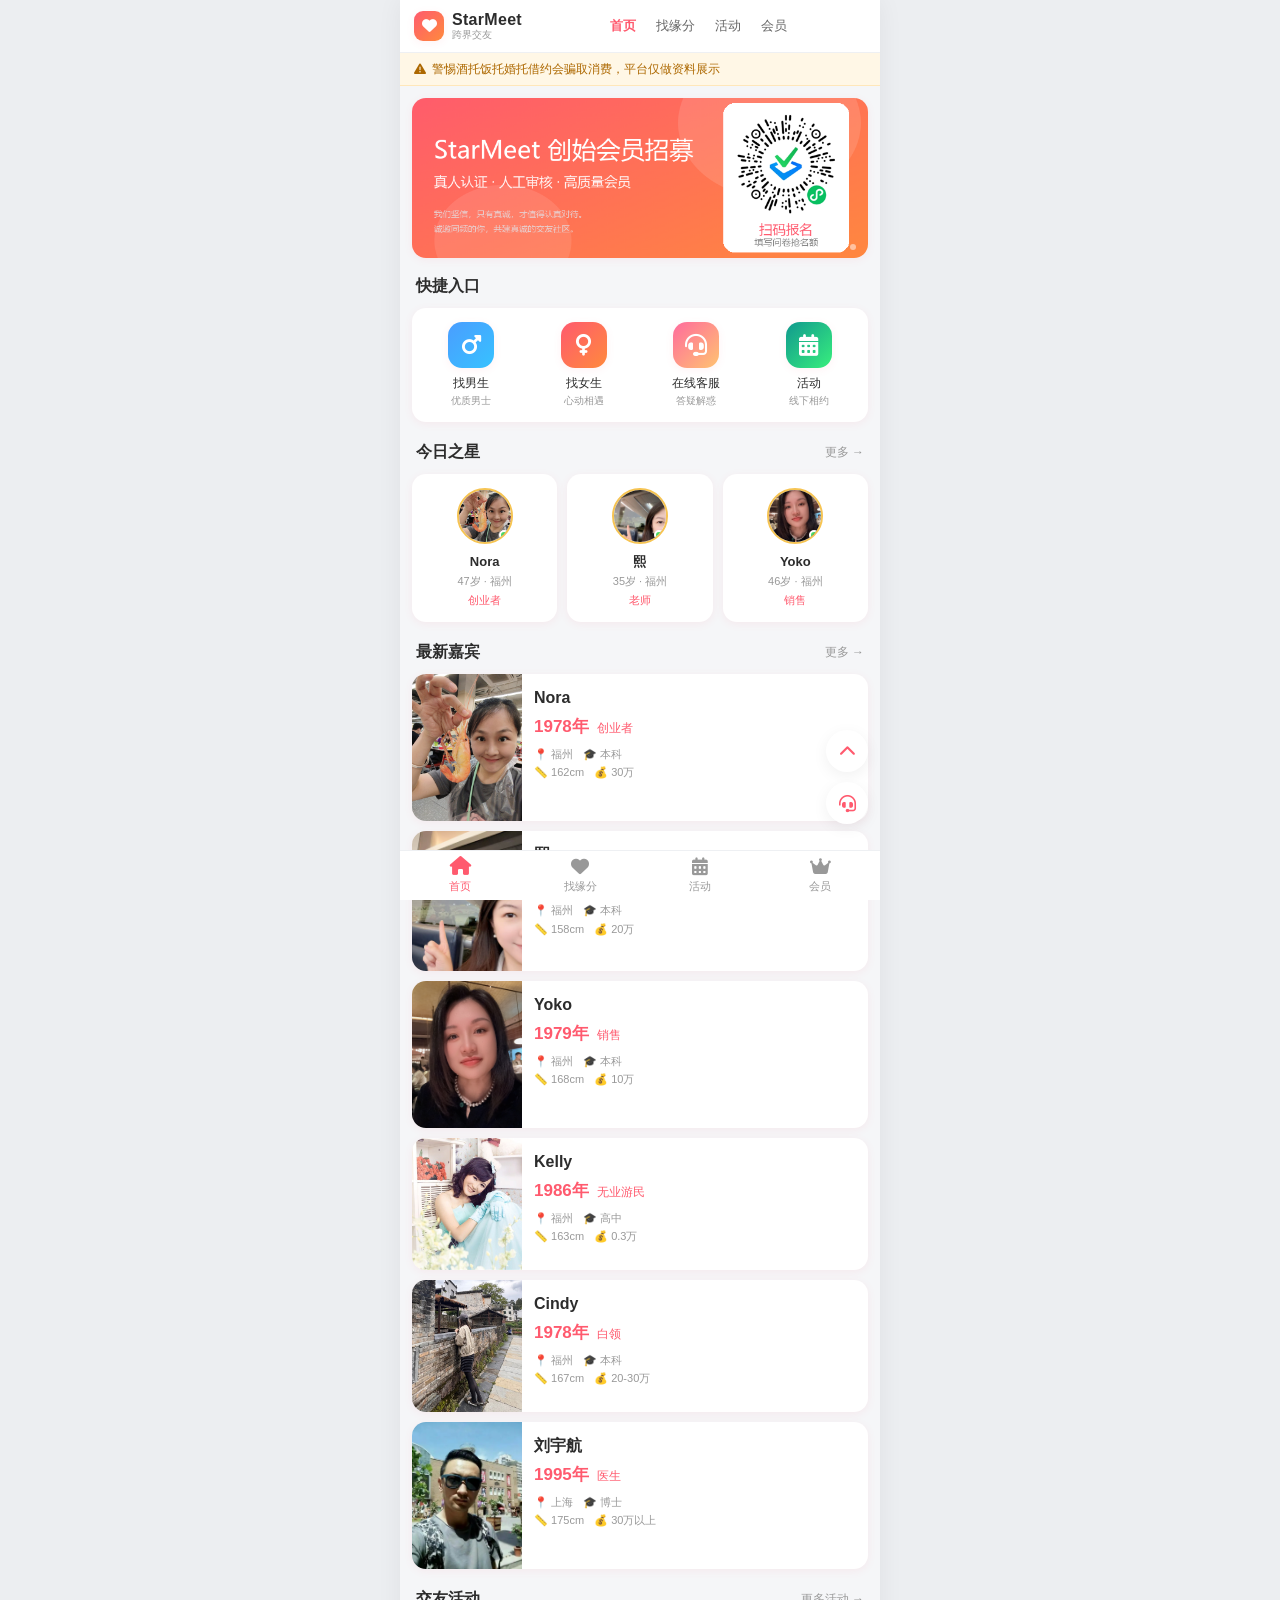
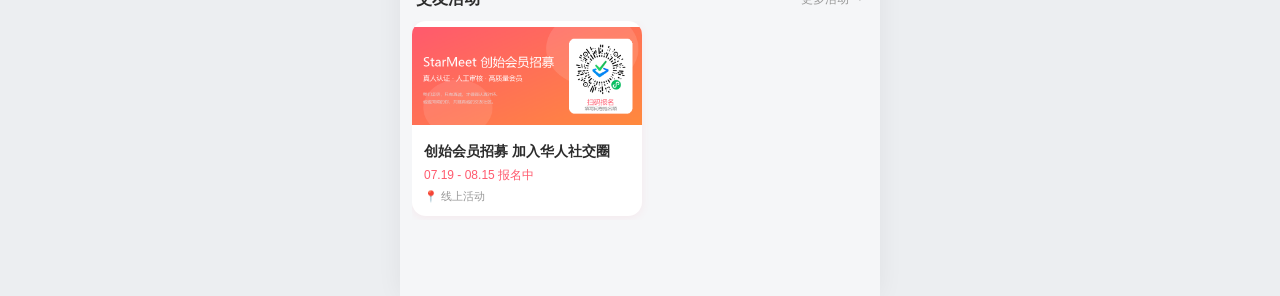
==== commit 63301a7c: "feat: 新增会员Nora(id17)真人照+资料，今日之星与最新嘉宾重排" ====
--- a/index.html
+++ b/index.html
@@ -63,15 +63,15 @@
         <!-- 今日之星 -->
         <div class="section-title">今日之星 <a class="more" href="match.html">更多 →</a></div>
         <div class="star-row">
-          <!-- 今日之星固定3位：Cindy / 熙 / Yoko -->
-          <div class="star-card" onclick="goMember('Cindy')">
+          <!-- 今日之星固定3位：Nora / 熙 / Yoko -->
+          <div class="star-card" onclick="goMember('Nora')">
             <div class="star-avatar">
-              <img src="assets/images/member-00009.jpg" onerror="avatarFallback(this,'C')">
+              <img src="assets/images/member-00017.jpeg" onerror="avatarFallback(this,'N')">
               <span class="online-dot"></span>
             </div>
-            <div class="star-name">Cindy</div>
-            <div class="star-meta">48岁 · 福州</div>
-            <div class="star-job">白领</div>
+            <div class="star-name">Nora</div>
+            <div class="star-meta">47岁 · 福州</div>
+            <div class="star-job">创业者</div>
           </div>
           <div class="star-card" onclick="goMember('熙')">
             <div class="star-avatar">
@@ -99,16 +99,28 @@
           <a class="more" href="match.html">更多 →</a>
         </div>
         <div class="member-list">
-          <!-- 最新嘉宾固定6名：Cindy / Yoko / 熙 / Kelly / 刘宇航 / 张沐阳 -->
-          <div class="member-card" onclick="goMember('Cindy')">
-            <div class="member-card-photo">
-              <img src="assets/images/member-00009.jpg" onerror="avatarFallback(this,'C')">
-            </div>
-            <div class="member-card-info">
-              <div class="row1"><div class="meta-name">Cindy</div></div>
-              <div class="row-birthjob"><span class="birth-year">1978年</span><span class="job">白领</span></div>
-              <div class="row2"><span>📍 福州</span><span>🎓 本科</span></div>
-              <div class="row2"><span>📏 167cm</span><span>💰 20-30万</span></div>
+          <!-- 最新嘉宾固定6名：Nora / 熙 / Yoko / Kelly / Cindy / 刘宇航 -->
+          <div class="member-card" onclick="goMember('Nora')">
+            <div class="member-card-photo">
+              <img src="assets/images/member-00017.jpeg" onerror="avatarFallback(this,'N')">
+            </div>
+            <div class="member-card-info">
+              <div class="row1"><div class="meta-name">Nora</div></div>
+              <div class="row-birthjob"><span class="birth-year">1978年</span><span class="job">创业者</span></div>
+              <div class="row2"><span>📍 福州</span><span>🎓 本科</span></div>
+              <div class="row2"><span>📏 162cm</span><span>💰 30万</span></div>
+              <div class="row3"><span></span></div>
+            </div>
+          </div>
+          <div class="member-card" onclick="goMember('熙')">
+            <div class="member-card-photo">
+              <img src="assets/images/member-00007.jpg" onerror="avatarFallback(this,'熙')">
+            </div>
+            <div class="member-card-info">
+              <div class="row1"><div class="meta-name">熙</div></div>
+              <div class="row-birthjob"><span class="birth-year">1990年</span><span class="job">老师</span></div>
+              <div class="row2"><span>📍 福州</span><span>🎓 本科</span></div>
+              <div class="row2"><span>📏 158cm</span><span>💰 20万</span></div>
               <div class="row3"><span></span></div>
             </div>
           </div>
@@ -121,18 +133,6 @@
               <div class="row-birthjob"><span class="birth-year">1979年</span><span class="job">销售</span></div>
               <div class="row2"><span>📍 福州</span><span>🎓 本科</span></div>
               <div class="row2"><span>📏 168cm</span><span>💰 10万</span></div>
-              <div class="row3"><span></span></div>
-            </div>
-          </div>
-          <div class="member-card" onclick="goMember('熙')">
-            <div class="member-card-photo">
-              <img src="assets/images/member-00007.jpg" onerror="avatarFallback(this,'熙')">
-            </div>
-            <div class="member-card-info">
-              <div class="row1"><div class="meta-name">熙</div></div>
-              <div class="row-birthjob"><span class="birth-year">1990年</span><span class="job">老师</span></div>
-              <div class="row2"><span>📍 福州</span><span>🎓 本科</span></div>
-              <div class="row2"><span>📏 158cm</span><span>💰 20万</span></div>
               <div class="row3"><span></span></div>
             </div>
           </div>
@@ -148,6 +148,18 @@
               <div class="row3"><span></span></div>
             </div>
           </div>
+          <div class="member-card" onclick="goMember('Cindy')">
+            <div class="member-card-photo">
+              <img src="assets/images/member-00009.jpg" onerror="avatarFallback(this,'C')">
+            </div>
+            <div class="member-card-info">
+              <div class="row1"><div class="meta-name">Cindy</div></div>
+              <div class="row-birthjob"><span class="birth-year">1978年</span><span class="job">白领</span></div>
+              <div class="row2"><span>📍 福州</span><span>🎓 本科</span></div>
+              <div class="row2"><span>📏 167cm</span><span>💰 20-30万</span></div>
+              <div class="row3"><span></span></div>
+            </div>
+          </div>
           <div class="member-card" onclick="goMember('刘宇航')">
             <div class="member-card-photo">
               <img src="https://i.pravatar.cc/300?img=14" onerror="avatarFallback(this,'刘')">
@@ -157,18 +169,6 @@
               <div class="row-birthjob"><span class="birth-year">1995年</span><span class="job">医生</span></div>
               <div class="row2"><span>📍 上海</span><span>🎓 博士</span></div>
               <div class="row2"><span>📏 175cm</span><span>💰 30万以上</span></div>
-              <div class="row3"><span></span></div>
-            </div>
-          </div>
-          <div class="member-card" onclick="goMember('张沐阳')">
-            <div class="member-card-photo">
-              <img src="https://i.pravatar.cc/300?img=13" onerror="avatarFallback(this,'张')">
-            </div>
-            <div class="member-card-info">
-              <div class="row1"><div class="meta-name">张沐阳</div></div>
-              <div class="row-birthjob"><span class="birth-year">1993年</span><span class="job">投资人</span></div>
-              <div class="row2"><span>📍 深圳</span><span>🎓 硕士</span></div>
-              <div class="row2"><span>📏 180cm</span><span>💰 30万以上</span></div>
               <div class="row3"><span></span></div>
             </div>
           </div>
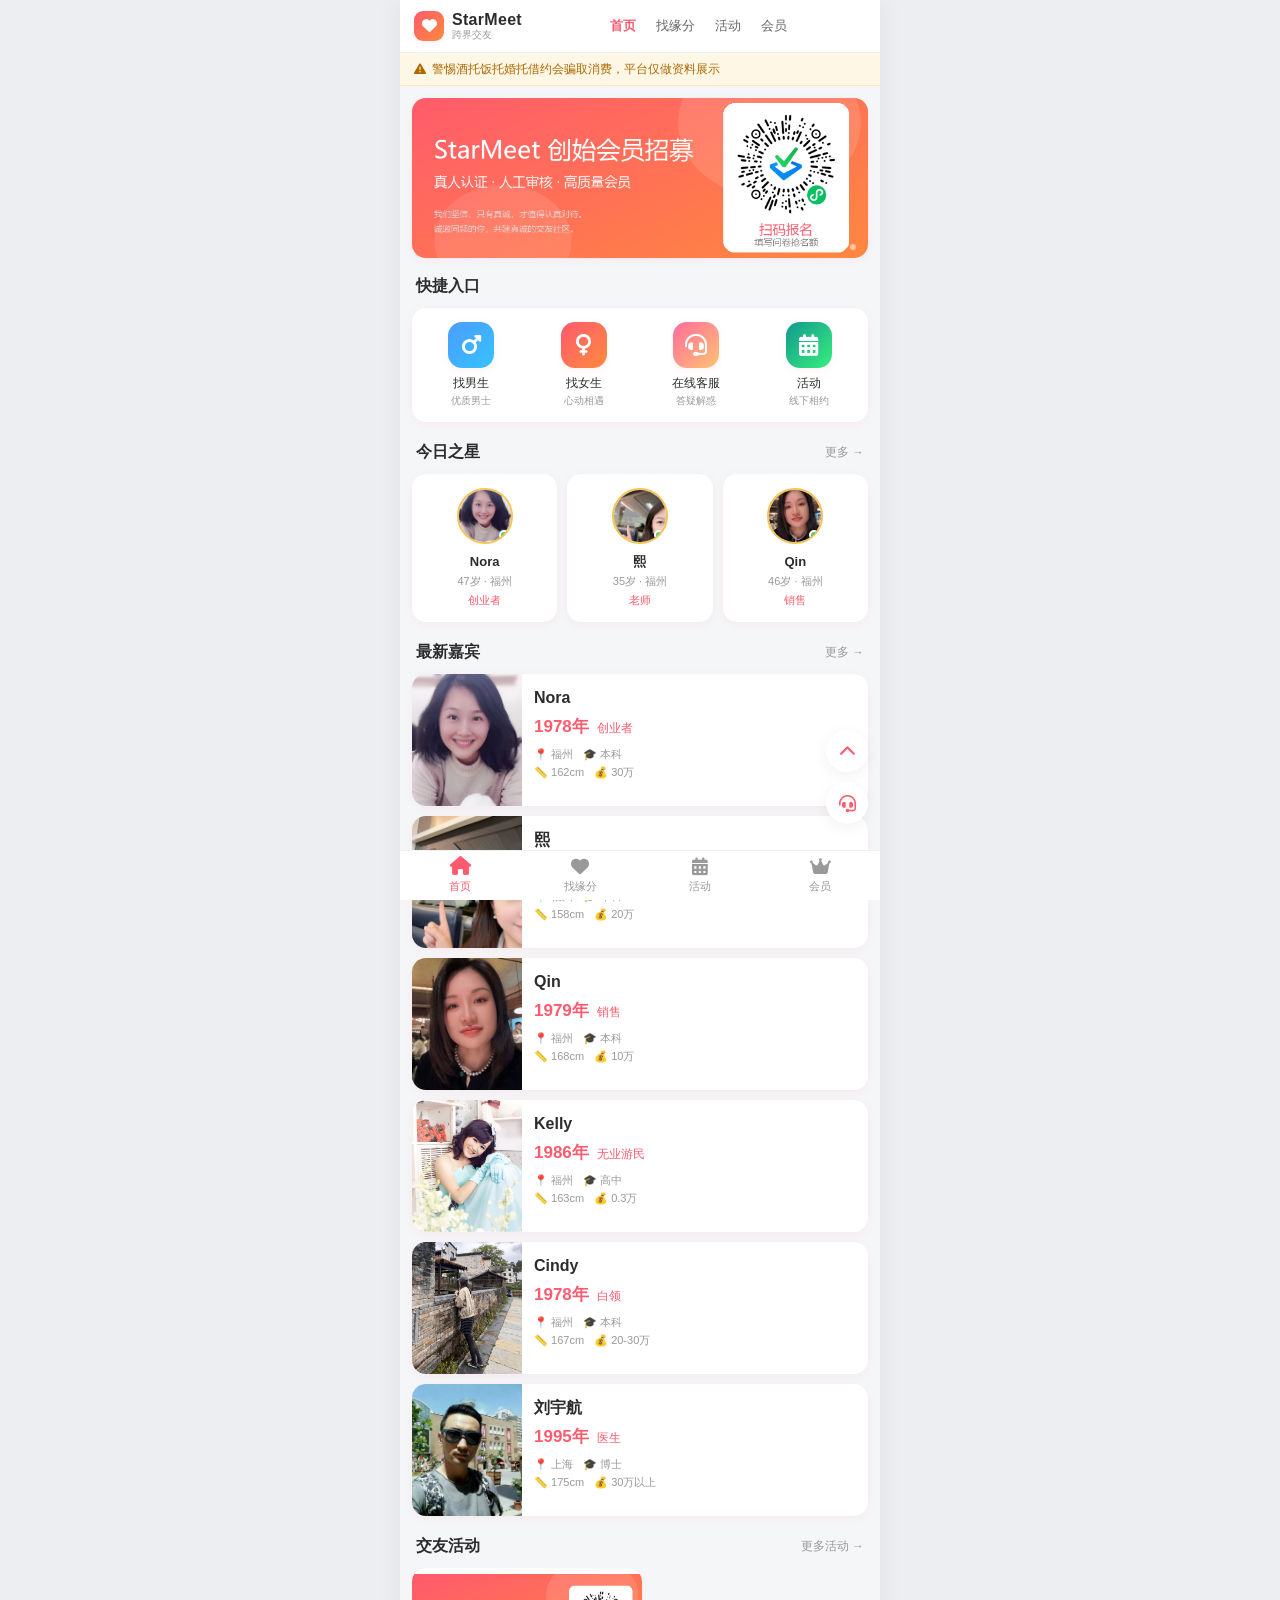
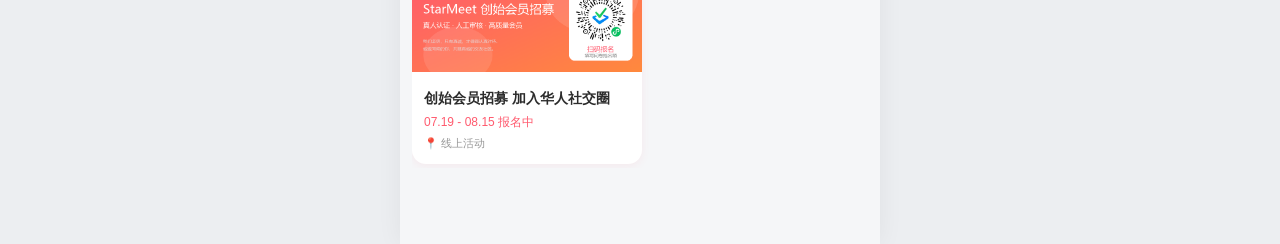
==== commit 0f6df01c: "改名 Yoko->Qin（首页/列表/详情）+ 首页第三张轮播图替换为用户提供原图 - main.js: RAW_MEMBERS id=8 改名 Qin；活动参与者同步；轮播第三张引用 banner-" ====
--- a/index.html
+++ b/index.html
@@ -63,7 +63,7 @@
         <!-- 今日之星 -->
         <div class="section-title">今日之星 <a class="more" href="match.html">更多 →</a></div>
         <div class="star-row">
-          <!-- 今日之星固定3位：Nora / 熙 / Yoko -->
+          <!-- 今日之星固定3位：Nora / 熙 / Qin -->
           <div class="star-card" onclick="goMember('Nora')">
             <div class="star-avatar">
               <img src="assets/images/member-00017.jpeg" onerror="avatarFallback(this,'N')">
@@ -82,12 +82,12 @@
             <div class="star-meta">35岁 · 福州</div>
             <div class="star-job">老师</div>
           </div>
-          <div class="star-card" onclick="goMember('Yoko')">
+          <div class="star-card" onclick="goMember('Qin')">
             <div class="star-avatar">
-              <img src="assets/images/member-00008.jpg" onerror="avatarFallback(this,'Y')">
+              <img src="assets/images/member-00008.jpg" onerror="avatarFallback(this,'Q')">
               <span class="online-dot"></span>
             </div>
-            <div class="star-name">Yoko</div>
+            <div class="star-name">Qin</div>
             <div class="star-meta">46岁 · 福州</div>
             <div class="star-job">销售</div>
           </div>
@@ -99,7 +99,7 @@
           <a class="more" href="match.html">更多 →</a>
         </div>
         <div class="member-list">
-          <!-- 最新嘉宾固定6名：Nora / 熙 / Yoko / Kelly / Cindy / 刘宇航 -->
+          <!-- 最新嘉宾固定6名：Nora / 熙 / Qin / Kelly / Cindy / 刘宇航 -->
           <div class="member-card" onclick="goMember('Nora')">
             <div class="member-card-photo">
               <img src="assets/images/member-00017.jpeg" onerror="avatarFallback(this,'N')">
@@ -124,12 +124,12 @@
               <div class="row3"><span></span></div>
             </div>
           </div>
-          <div class="member-card" onclick="goMember('Yoko')">
-            <div class="member-card-photo">
-              <img src="assets/images/member-00008.jpg" onerror="avatarFallback(this,'Y')">
-            </div>
-            <div class="member-card-info">
-              <div class="row1"><div class="meta-name">Yoko</div></div>
+          <div class="member-card" onclick="goMember('Qin')">
+            <div class="member-card-photo">
+              <img src="assets/images/member-00008.jpg" onerror="avatarFallback(this,'Q')">
+            </div>
+            <div class="member-card-info">
+              <div class="row1"><div class="meta-name">Qin</div></div>
               <div class="row-birthjob"><span class="birth-year">1979年</span><span class="job">销售</span></div>
               <div class="row2"><span>📍 福州</span><span>🎓 本科</span></div>
               <div class="row2"><span>📏 168cm</span><span>💰 10万</span></div>
--- a/assets/css/style.css
+++ b/assets/css/style.css
@@ -253,9 +253,10 @@
 .member-card-photo {
   position: relative;
   width: 110px;
+  height: 132px;
   flex-shrink: 0;
 }
-.member-card-photo img { width: 100%; height: 100%; min-height: 132px; object-fit: cover; }
+.member-card-photo img { width: 100%; height: 100%; object-fit: cover; }
 .member-card-info { flex: 1; padding: 12px 12px 10px; display: flex; flex-direction: column; }
 .member-card-info .row1 .meta-name { font-size: 16px; font-weight: 700; }
 .row-birthjob { display: flex; align-items: baseline; gap: 8px; margin: 4px 0; }
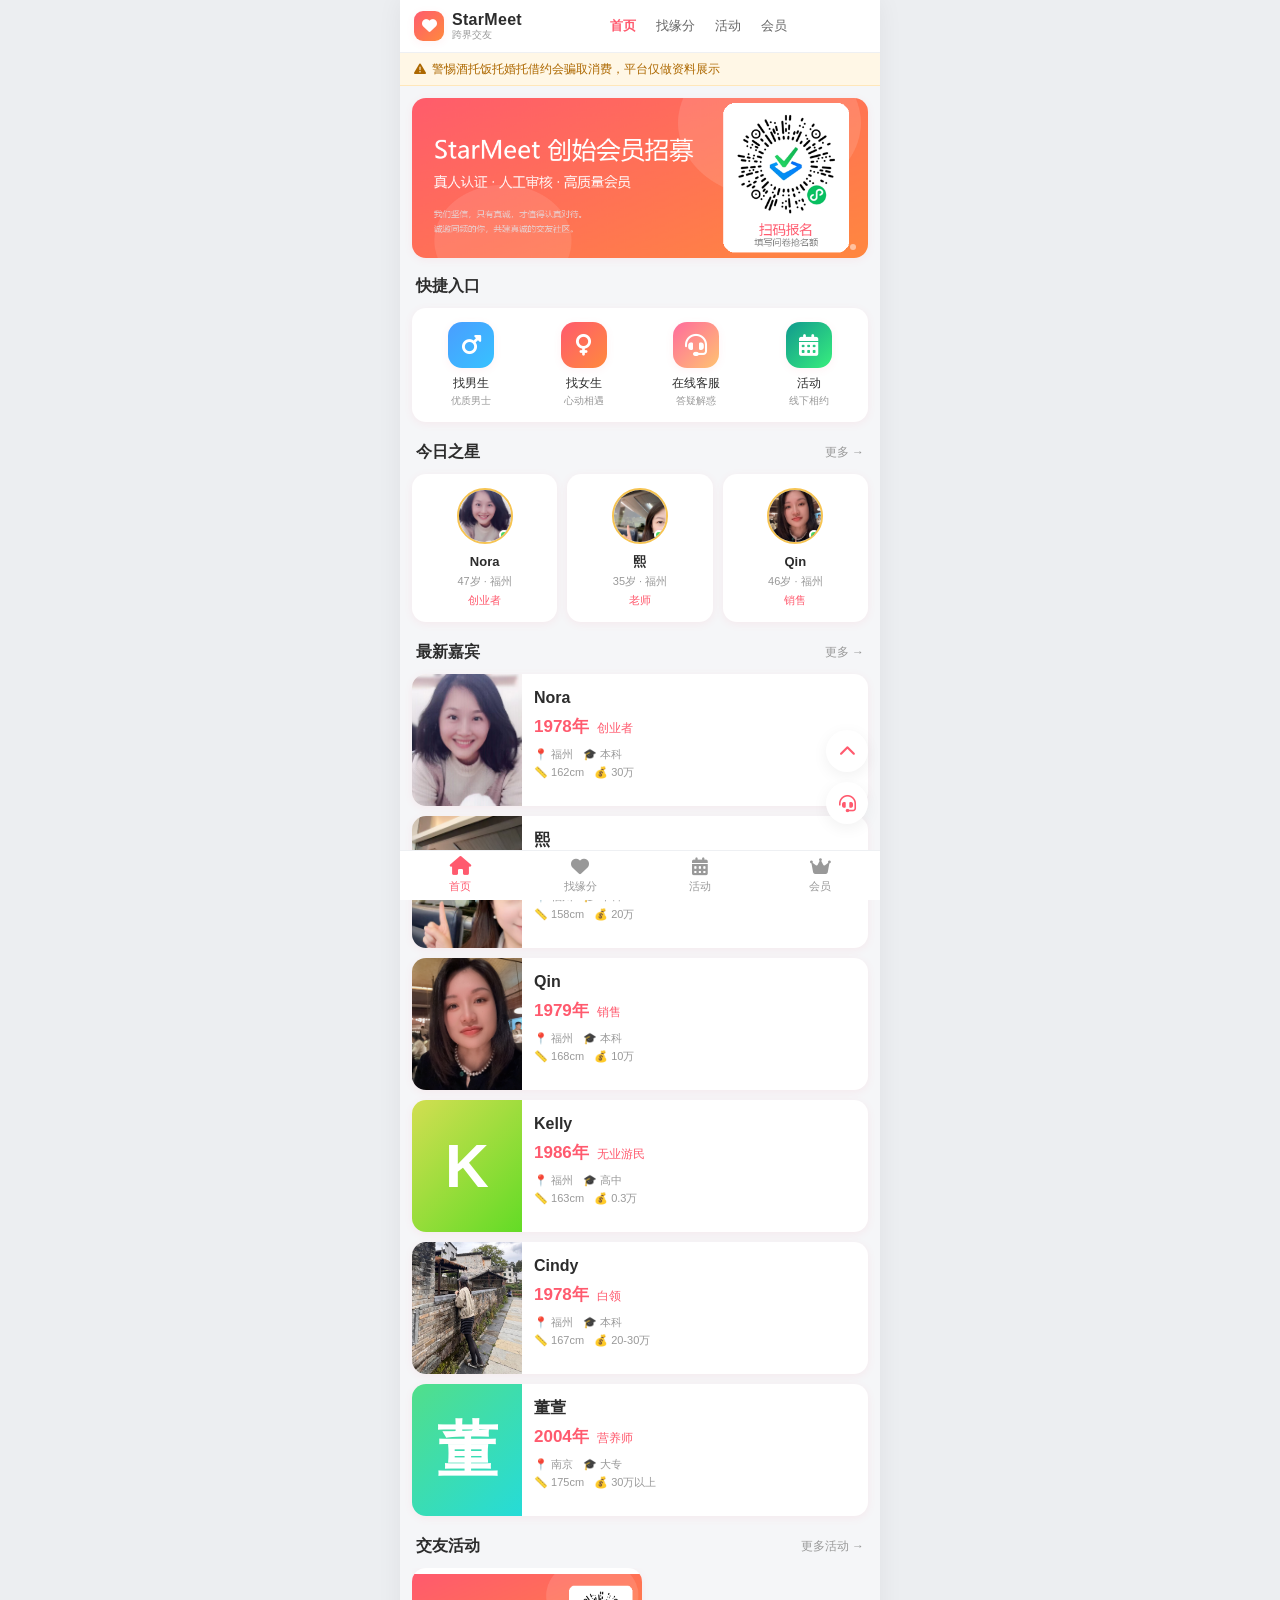
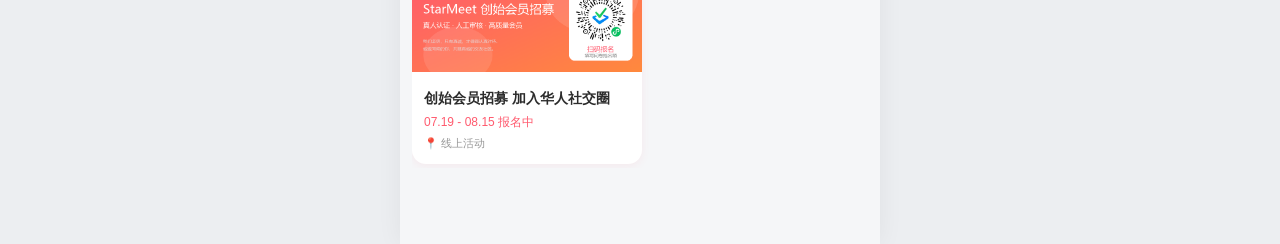
==== commit 9bcc7a8f: "fix: 将90条女性测试数据接入站点(RAW_MEMBERS拼接+全页加载 female-test-data.js)，首页最新嘉宾替换一位为新增女性" ====
--- a/index.html
+++ b/index.html
@@ -99,7 +99,7 @@
           <a class="more" href="match.html">更多 →</a>
         </div>
         <div class="member-list">
-          <!-- 最新嘉宾固定6名：Nora / 熙 / Qin / Kelly / Cindy / 刘宇航 -->
+          <!-- 最新嘉宾固定6名：Nora / 熙 / Qin / Kelly / Cindy / 董萱（新增测试数据） -->
           <div class="member-card" onclick="goMember('Nora')">
             <div class="member-card-photo">
               <img src="assets/images/member-00017.jpeg" onerror="avatarFallback(this,'N')">
@@ -160,14 +160,14 @@
               <div class="row3"><span></span></div>
             </div>
           </div>
-          <div class="member-card" onclick="goMember('刘宇航')">
-            <div class="member-card-photo">
-              <img src="https://i.pravatar.cc/300?img=14" onerror="avatarFallback(this,'刘')">
-            </div>
-            <div class="member-card-info">
-              <div class="row1"><div class="meta-name">刘宇航</div></div>
-              <div class="row-birthjob"><span class="birth-year">1995年</span><span class="job">医生</span></div>
-              <div class="row2"><span>📍 上海</span><span>🎓 博士</span></div>
+          <div class="member-card" onclick="goMember('董萱')">
+            <div class="member-card-photo">
+              <img src="assets/images/member-00103.jpg" onerror="avatarFallback(this,'董')">
+            </div>
+            <div class="member-card-info">
+              <div class="row1"><div class="meta-name">董萱</div></div>
+              <div class="row-birthjob"><span class="birth-year">2004年</span><span class="job">营养师</span></div>
+              <div class="row2"><span>📍 南京</span><span>🎓 大专</span></div>
               <div class="row2"><span>📏 175cm</span><span>💰 30万以上</span></div>
               <div class="row3"><span></span></div>
             </div>
@@ -226,6 +226,7 @@
     <div id="toast" class="toast"></div>
   </div>
 
+  <script src="assets/js/female-test-data.js"></script>
   <script src="assets/js/main.js"></script>
 </body>
 </html>
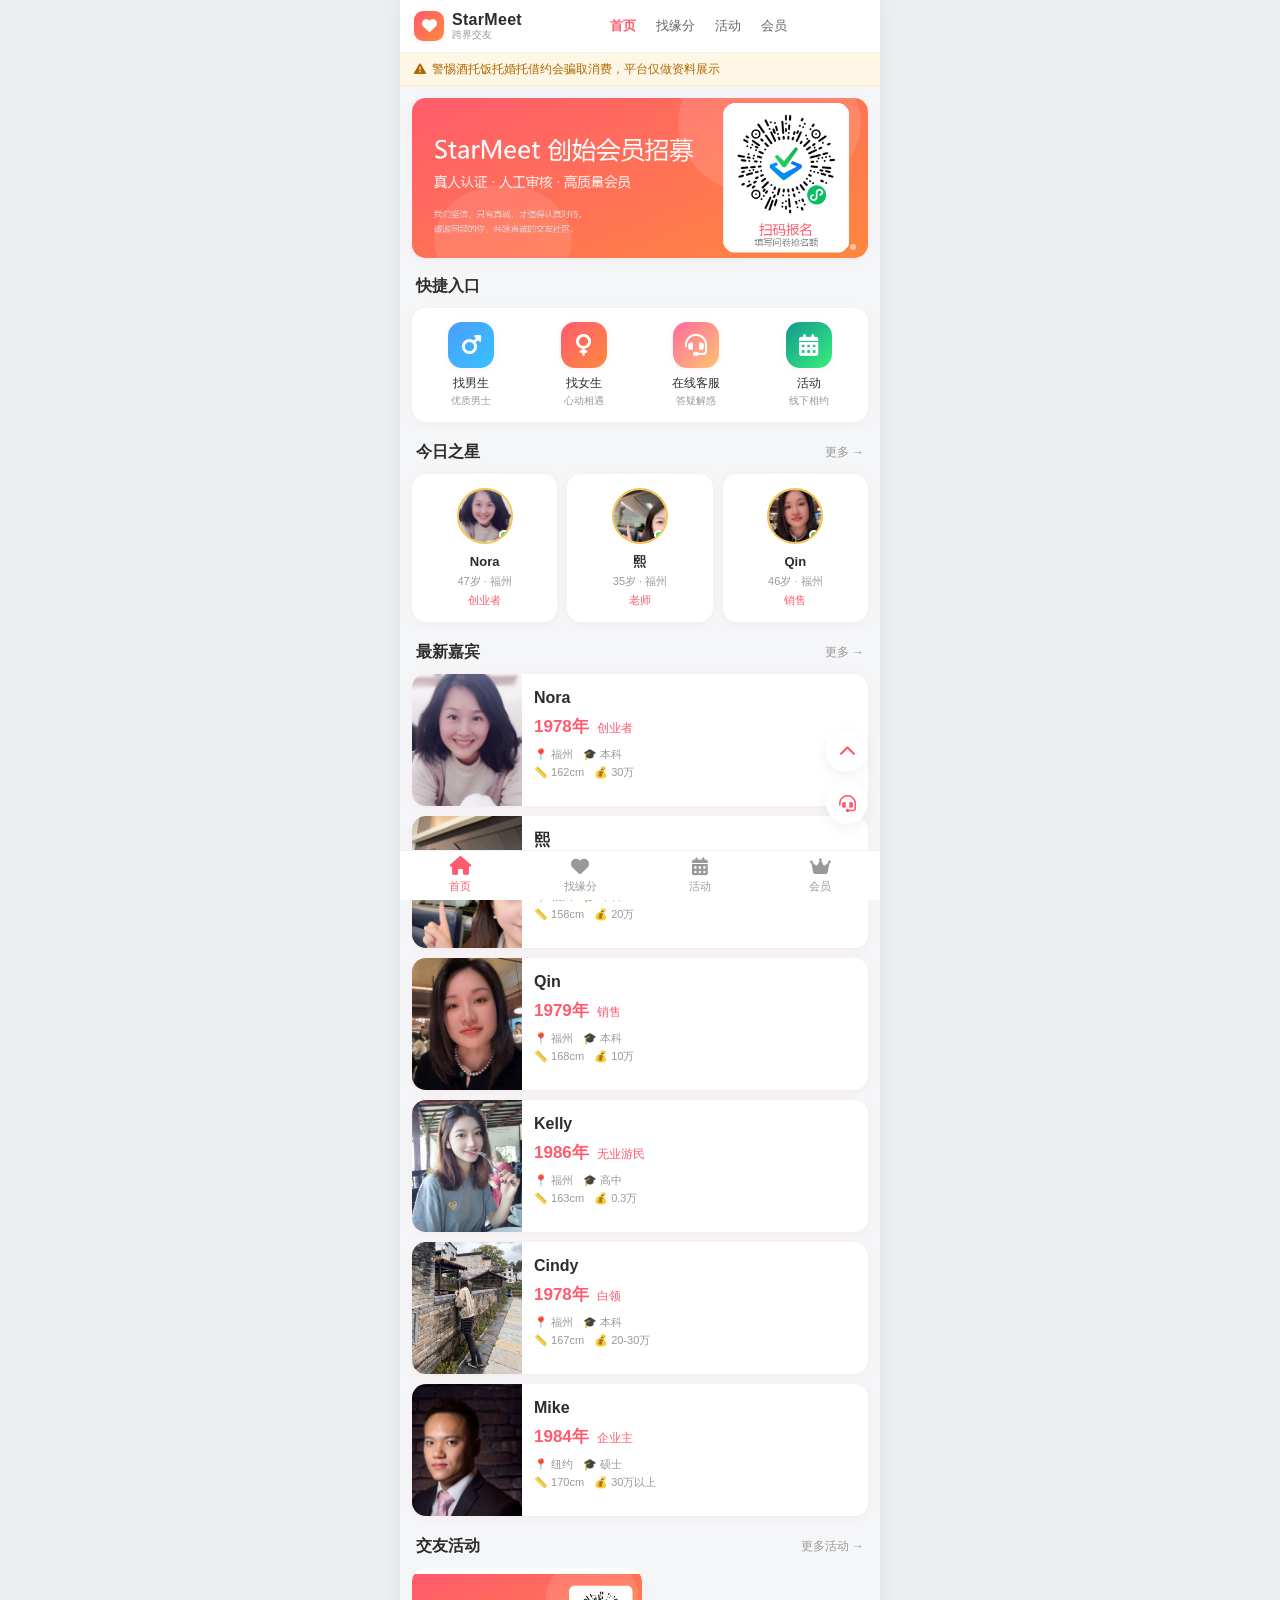
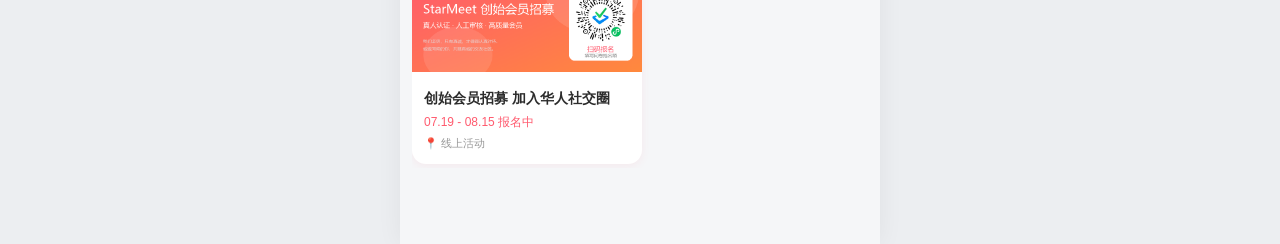
==== commit d8ed9151: "feat: 新增18号男嘉宾 Mike（纽约企业主，真人照）并同步首页最新嘉宾" ====
--- a/index.html
+++ b/index.html
@@ -99,7 +99,7 @@
           <a class="more" href="match.html">更多 →</a>
         </div>
         <div class="member-list">
-          <!-- 最新嘉宾固定6名：Nora / 熙 / Qin / Kelly / Cindy / 董萱（新增测试数据） -->
+          <!-- 最新嘉宾固定6名：Nora / 熙 / Qin / Kelly / Cindy / Mike -->
           <div class="member-card" onclick="goMember('Nora')">
             <div class="member-card-photo">
               <img src="assets/images/member-00017.jpeg" onerror="avatarFallback(this,'N')">
@@ -160,15 +160,15 @@
               <div class="row3"><span></span></div>
             </div>
           </div>
-          <div class="member-card" onclick="goMember('董萱')">
-            <div class="member-card-photo">
-              <img src="assets/images/member-00103.jpg" onerror="avatarFallback(this,'董')">
-            </div>
-            <div class="member-card-info">
-              <div class="row1"><div class="meta-name">董萱</div></div>
-              <div class="row-birthjob"><span class="birth-year">2004年</span><span class="job">营养师</span></div>
-              <div class="row2"><span>📍 南京</span><span>🎓 大专</span></div>
-              <div class="row2"><span>📏 175cm</span><span>💰 30万以上</span></div>
+          <div class="member-card" onclick="goMember('Mike')">
+            <div class="member-card-photo">
+              <img src="assets/images/member-00018.jpg" onerror="avatarFallback(this,'M')">
+            </div>
+            <div class="member-card-info">
+              <div class="row1"><div class="meta-name">Mike</div></div>
+              <div class="row-birthjob"><span class="birth-year">1984年</span><span class="job">企业主</span></div>
+              <div class="row2"><span>📍 纽约</span><span>🎓 硕士</span></div>
+              <div class="row2"><span>📏 170cm</span><span>💰 30万以上</span></div>
               <div class="row3"><span></span></div>
             </div>
           </div>
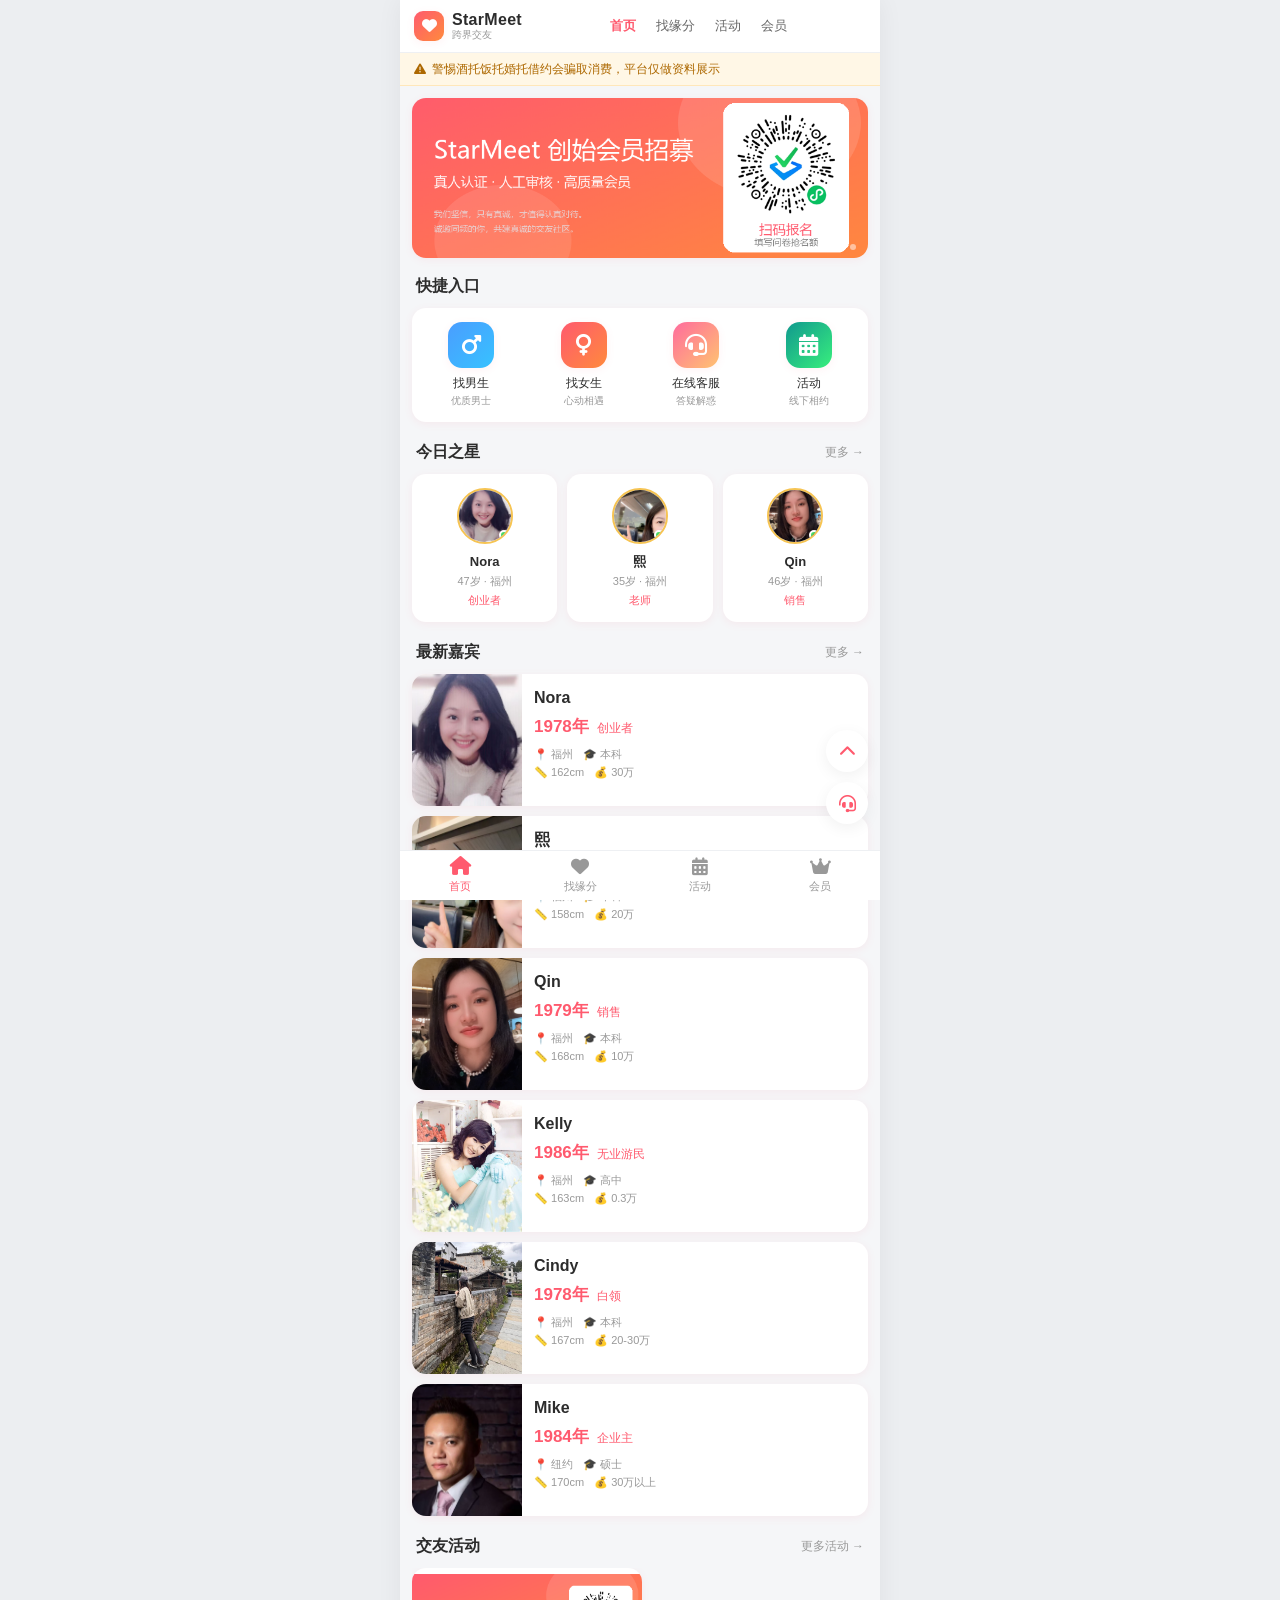
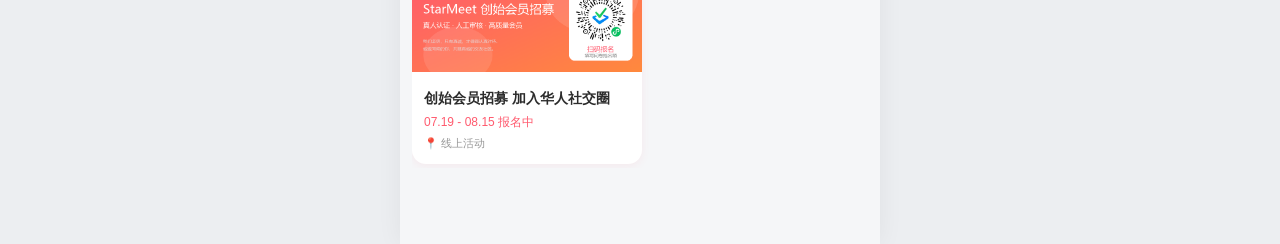
==== commit 82c8ec4c: "fix: 找缘分/首页同名Kelly(uid 00001与00139)点击串号问题 - 找缘分网格卡片点击改用唯一uid(m.uid)而非展示名，两个Kelly分别落到00001(无业游民)与0013" ====
--- a/index.html
+++ b/index.html
@@ -136,7 +136,7 @@
               <div class="row3"><span></span></div>
             </div>
           </div>
-          <div class="member-card" onclick="goMember('Kelly')">
+          <div class="member-card" onclick="goMember('00001')">
             <div class="member-card-photo">
               <img src="https://i.pravatar.cc/300?img=47" onerror="avatarFallback(this,'K')">
             </div>
